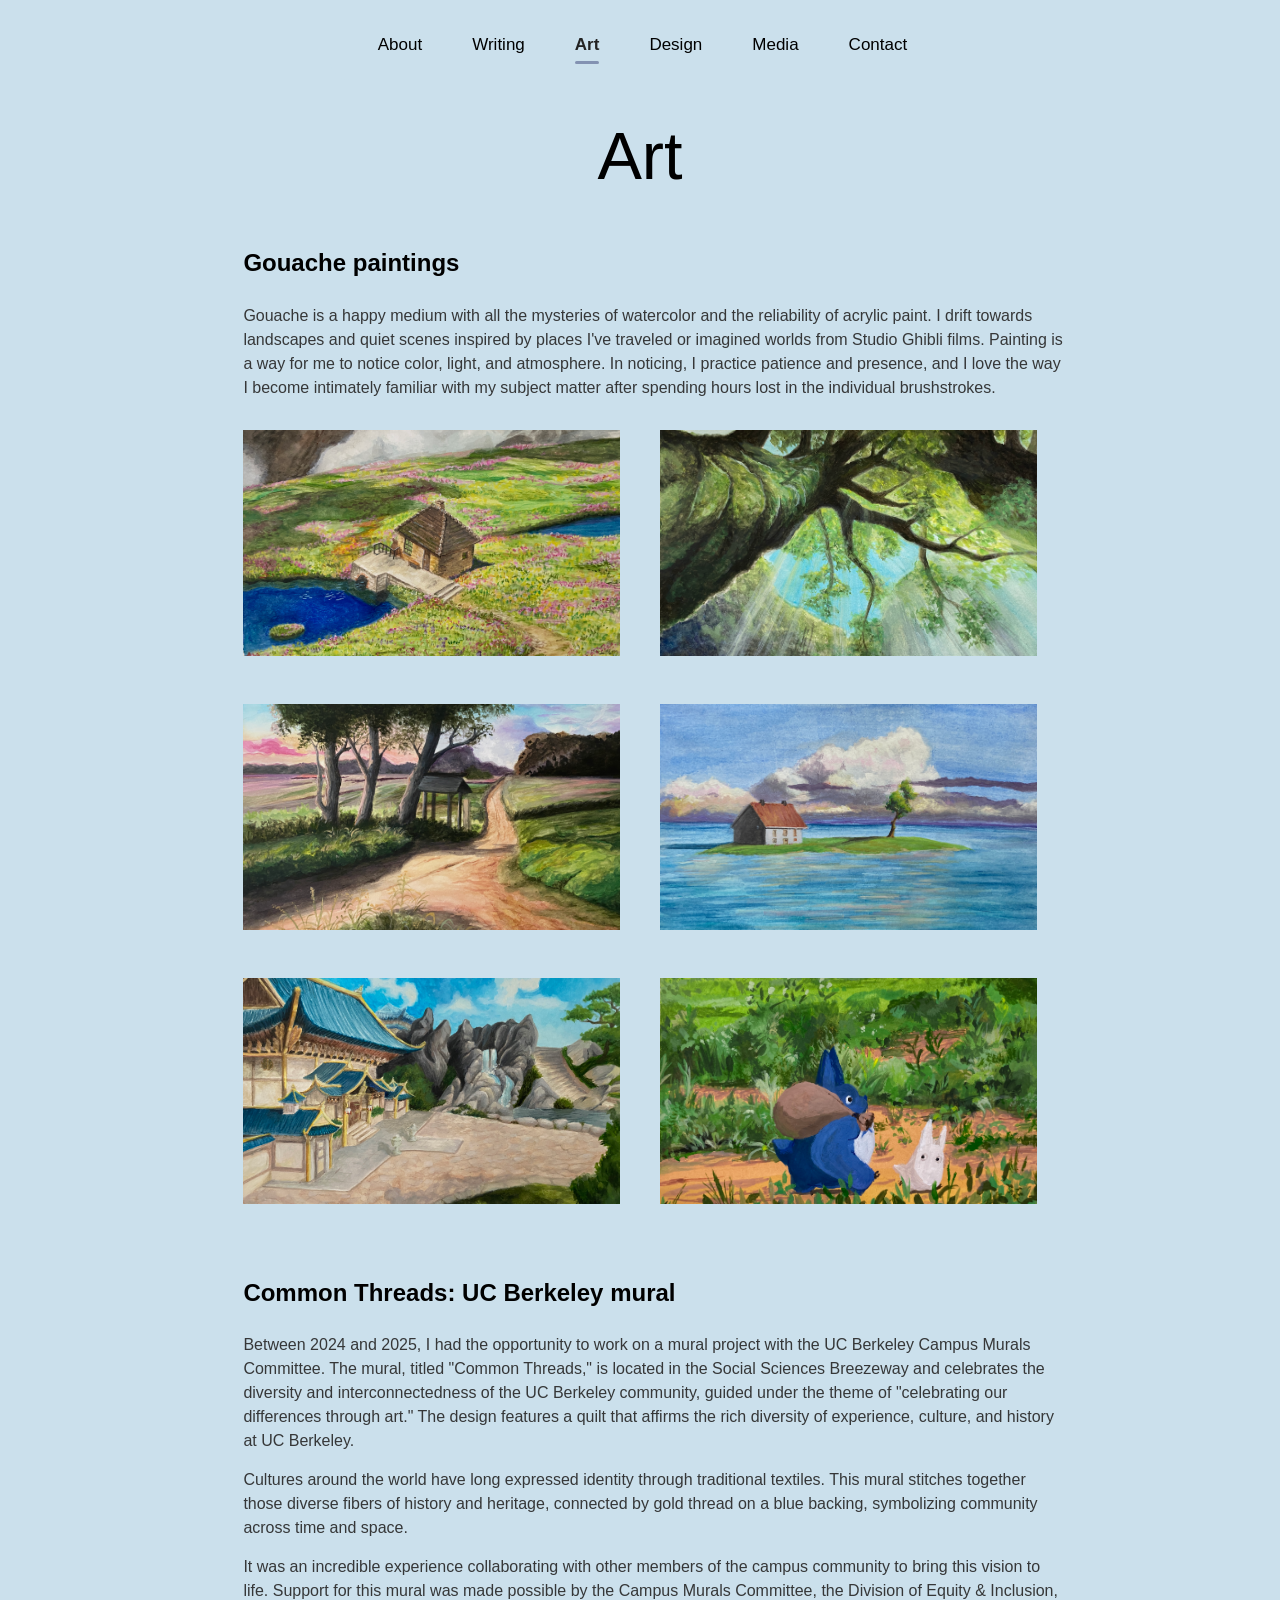
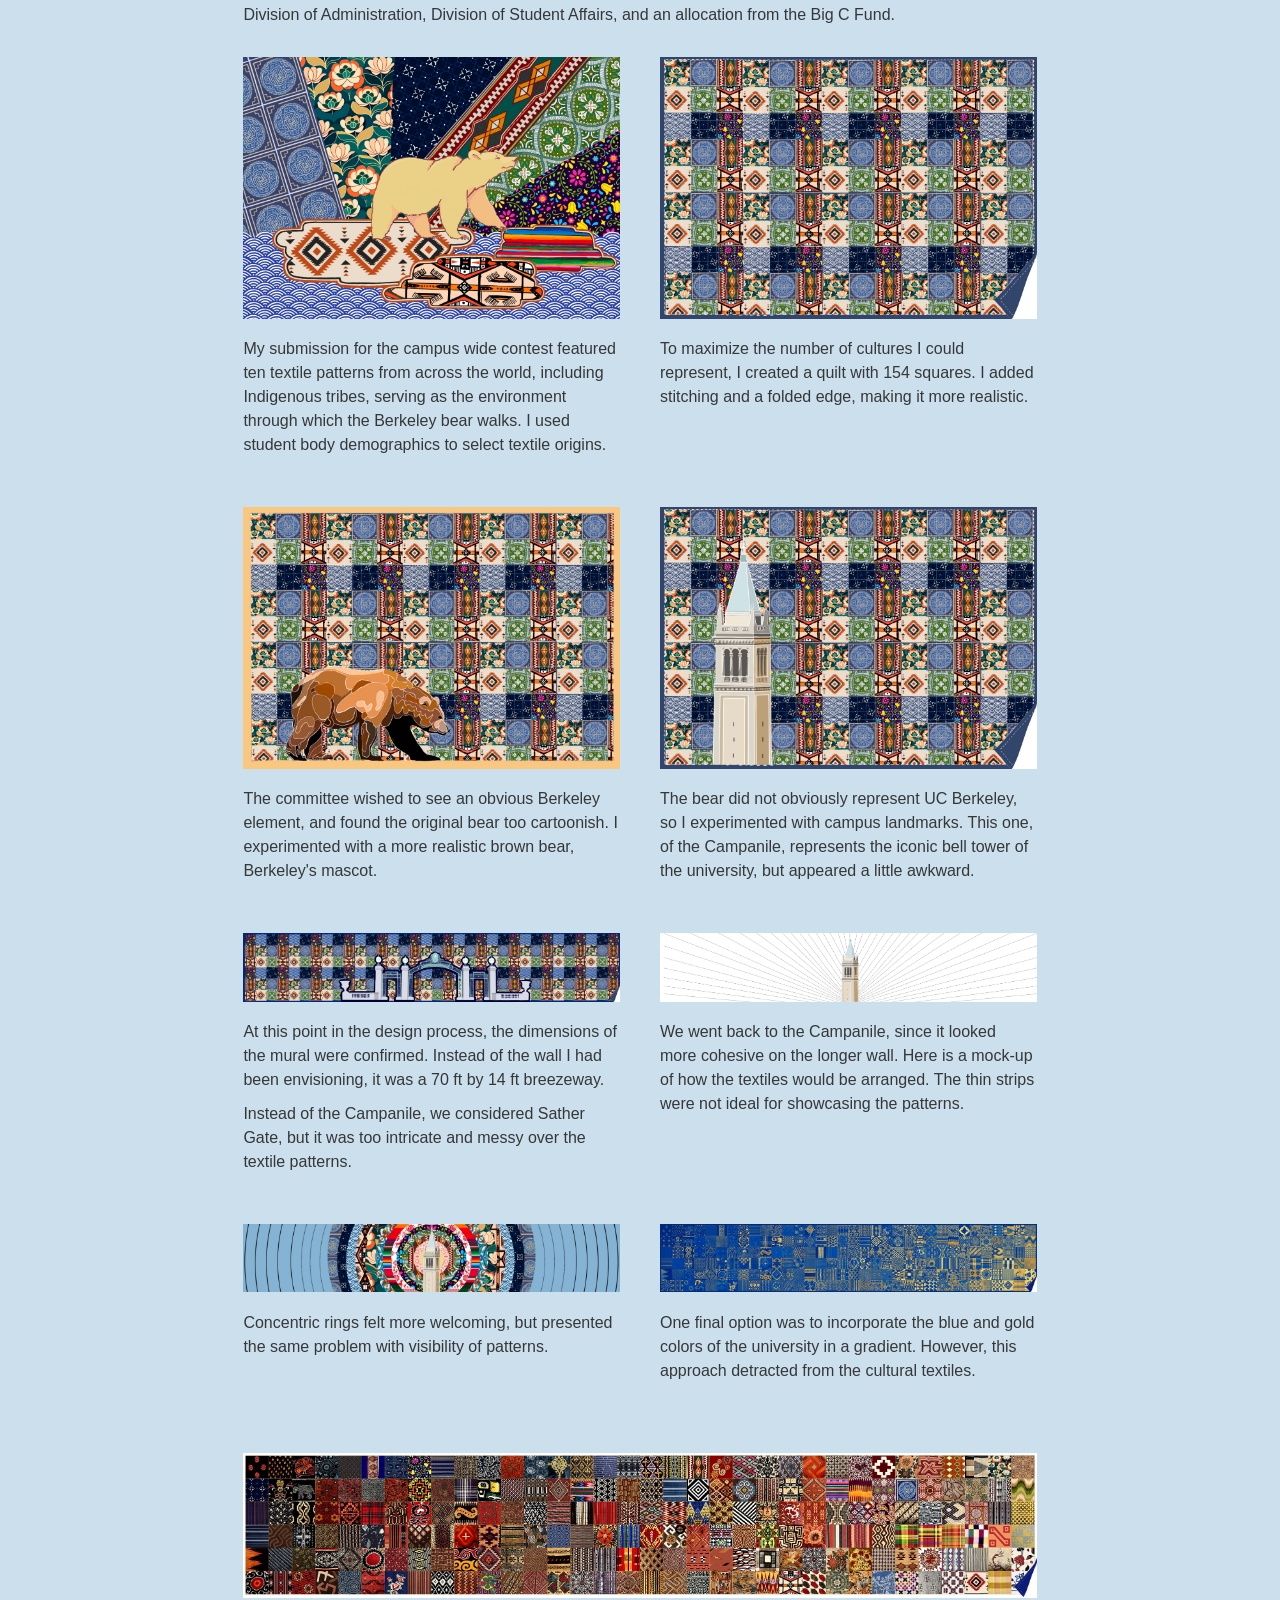
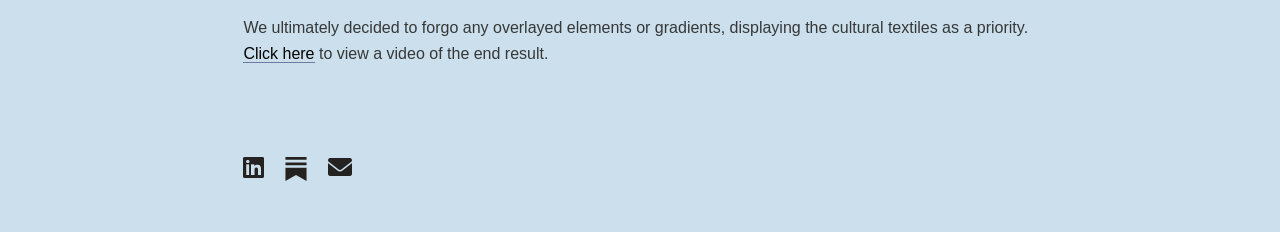
==== art.html @ d20c464f "create media page, replace resume nav link with link to download" ====
<!DOCTYPE html>
<html>
    <head>
        <title>Art</title>
        <link rel="stylesheet" href="./styles.css"> 
        <link rel="stylesheet" href="https://cdnjs.cloudflare.com/ajax/libs/font-awesome/6.0.0-beta3/css/all.min.css">
        <script src="./main.js"></script>

    </head>
    <body class="art-pg">
        <div class="container">
            <nav>
                <div class="menu-container">
                <ul class="menu" >
                    <li><a href="./index.html">About</a></li>
                    <li><a href="./writing.html">Writing</a></li>
                    <li><a href="./art.html" class="active">Art</a></li>
                    <li><a href="./design.html">Design</a></li>
                    <li><a href="./media.html">Media</a></li>
                    <li><a href="./contact.html">Contact</a></li>
                </ul>
                </div>
            </nav>
        <h1>Art</h1>
        <h2>Gouache paintings</h2>
        <p>Gouache is a happy medium with all the mysteries of watercolor and the reliability of acrylic paint. I drift towards landscapes and quiet scenes inspired by places I've traveled or imagined worlds from Studio Ghibli films. Painting is a way for me to notice color, light, and atmosphere. In noticing, I practice patience and presence, and I love the way I become intimately familiar with my subject matter after spending hours lost in the individual brushstrokes.
        </p>
        <div class="image-grid">
            <div class="grid-item">
                <img src="./art/paintings/hmc_house.jpg" alt="Howl's Moving Castle house">
            </div>
            <div class="grid-item">
                <img src="./art/paintings/pm_komorebi.jpg" alt="Princess Mononoke komorebi">
            </div>
            <div class="grid-item">
                <img src="./art/paintings/ttr_trail.jpg" alt="Totoro nature path">
            </div>
            <div class="grid-item">
                <img src="./art/paintings/sa_house.jpg" alt="Spirited Away house">
            </div>
            <div class="grid-item">
                <img src="./art/paintings/lok_airtemple.jpg" alt="Legend of Korra air temple">
            </div>
            <div class="grid-item">
                <img src="./art/paintings/ttr_acorn.jpg" alt="Totoro mini totoro">
            </div>
            <!-- <div class="grid-item">
                <img src="./art/paintings/sa_sixthst.jpg" alt="Spirited Away Sixth Station">
            </div>
            <div class="grid-item">
                <img src="./art/paintings/durdle.jpg" alt="Durdle Door, UK">
            </div> -->
          </div>
        <h2>Common Threads: UC Berkeley mural</h2>
        <p>
            Between 2024 and 2025, I had the opportunity to work on a mural project with the UC Berkeley Campus Murals Committee. The mural, titled "Common Threads," is located in the Social Sciences Breezeway and celebrates the diversity and interconnectedness of the UC Berkeley community, guided under the theme of "celebrating our differences through art."
            The design features a quilt that affirms the rich diversity of experience, culture, and history at UC Berkeley.
        </p>
        <p>
            Cultures around the world have long expressed identity through traditional textiles. This mural stitches together those diverse fibers of history and heritage, connected by gold thread on a blue backing, symbolizing community across time and space.
        </p>
        <p>
             It was an incredible experience collaborating with other members of the campus community to bring this vision to life. Support for this mural was made possible by the Campus Murals Committee, the Division of Equity & Inclusion, Division of Administration, Division of Student Affairs, and an allocation from the Big C Fund.
        </p>
        <div class="image-grid">
            <div class="grid-item">
                <img src="./art/mural-imgs/Initial.jpg" alt="Common Threads mural contest submission">
                <p>My submission for the campus wide contest featured ten textile patterns from across the world, including Indigenous tribes, serving as the environment through which the Berkeley bear walks. I used student body demographics to select textile origins.</p>
            </div>
            <div class="grid-item">
                <img src="./art/mural-imgs/Small_Quilt.jpg" alt="Common Threads mural small quilt">
                <p>To maximize the number of cultures I could represent, I created a quilt with 154 squares. I added stitching and a folded edge, making it more realistic.</p>
            </div>
            <div class="grid-item">
                <img src="./art/mural-imgs/Small_Geometric_Bear.jpg" alt="Common Threads mural small geometric bear design">
                <p>The committee wished to see an obvious Berkeley element, and found the original bear too cartoonish. I experimented with a more realistic brown bear, Berkeley's mascot.</p>
            </div>
            <div class="grid-item">
                <img src="./art/mural-imgs/Small_Campanile.jpg" alt="Common Threads mural small Campanile design">
                <p>The bear did not obviously represent UC Berkeley, so I experimented with campus landmarks. This one, of the Campanile, represents the iconic bell tower of the university, but appeared a little awkward.</p>
            </div>
            <div class="grid-item">
                <img src="./art/mural-imgs/Long_Quilt_Sather_Gate.jpg" alt="Common Threads mural Sather Gate proposal">
                    <p>At this point in the design process, the dimensions of the mural were confirmed. Instead of the wall I had been envisioning, it was a 70 ft by 14 ft breezeway.</p>
                    <p>Instead of the Campanile, we considered Sather Gate, but it was too intricate and messy over the textile patterns.</p>
            </div>
            <div class="grid-item">
                <img src="./art/mural-imgs/Long_Rays.jpg" alt="Common Threads rays behind Campanile sketch">
                <p>We went back to the Campanile, since it looked more cohesive on the longer wall. Here is a mock-up of how the textiles would be arranged. The thin strips were not ideal for showcasing the patterns.</p>
            </div>
            <div class="grid-item">
                <img src="./art/mural-imgs/Campanile_Rays.jpg" alt="Common Threads concentric rings behind Campanile design">
                <p>Concentric rings felt more welcoming, but presented the same problem with visibility of patterns.</p>
            </div>
            <div class="grid-item">
                <img src="./art/mural-imgs/Final_Gradient.jpg" alt="Common Threads final mural design with gradient">
                <p>One final option was to incorporate the blue and gold colors of the university in a gradient. However, this approach detracted from the cultural textiles.</p>
            </div>
        </div>
        <div class="image-grid" style="grid-template-columns:auto">
            <div class="grid-item">
                <img src="./art/mural-imgs/Final.jpg" alt="Common Threads final mural design">
                <p style="justify-self:left">We ultimately decided to forgo any overlayed elements or gradients, displaying the cultural textiles as a priority.
                <a href="https://drive.google.com/file/d/1tWriDBlMuKJJgLr7FQDJbH5zszKQ7ZoC/view?usp=sharing" target="_blank" rel="noopener noreferrer">Click here</a> to view a video of the end result.</p>
            </div>
        </div>
        </div>
        <footer>
            <div class="social-icons">
                <a href="https://linkedin.com/in/andie-liu" target="_blank" rel="noopener noreferrer">
                    <i class="fab fa-linkedin"></i>
                </a>
                <a href="https://andieliu.substack.com/" target="_blank" rel="noopener noreferrer">
                    <svg xmlns="http://www.w3.org/2000/svg" viewBox="0 0 24 24" width="24" height="24" style="vertical-align:text-bottom; fill:rgb(37,34,34); transition: fill 0.2s; margin-right: 10px; margin-left:10px">
                        <path d="M22.539 8.242H1.46V5.406h21.08v2.836zM1.46 10.812V24L12 18.11 22.54 24V10.812H1.46zM22.54 0H1.46v2.836h21.08V0z"/>
                    </svg>
                </a>
                <a href="/cdn-cgi/l/email-protection#91f0fff5f8f4fdf8e4d1f3f4e3faf4fdf4e8bff4f5e4">
                    <i class="fas fa-envelope"></i>
                </a>
---- styles.css ----
html {
    scroll-behavior: smooth;
}
body, h1, h2, h3, p, ul, li, a {
    margin: 0;
    padding: 0;
    font-family: -apple-system, BlinkMacSystemFont, "Helvetica Neue", Helvetica, Arial, sans-serif;
    text-decoration: none;
    line-height: 1.7;
    margin-bottom: 14px;
}
body {
    background-color:#cbe0ec;
    transition: background-color 0.9s ease;
}
h1 {
    font-family: -apple-system, BlinkMacSystemFont, "Helvetica Neue", Helvetica, Arial, sans-serif;
    margin:55px 0px 0px 15px;
    font-size: 50pt;
    font-weight:400;
}
ul {
    list-style-type: none;
}
section {
    margin: 0px ;
}
a {
  color: #000000;
  text-decoration: none;
  border-bottom: 1px solid #6e7ba1;
  transition: border-color 0.2s ease, opacity 0.2s ease;
}

a:hover {
  border-bottom-color:  rgba(110, 123, 161, 0.6);
  opacity: 0.9;
}

p, li {
    color: rgba(43, 43, 43, 0.934);
    line-height:1.5;
}


/* MENU STYLE */
nav {
    z-index: 100;
    display: flex;
    justify-content: center;
    position: fixed;
    left: 0;
    top: 0;
    width: 100vw;
}
.menu-container {
    opacity: 0;
    transition: opacity 1s ease, transform 0.4s cubic-bezier(0.4,0,0.2,1), background-color 0.9s ease;
    /* Tab shape: flat top, rounded bottom corners only */
    border-radius: 0 0 20px 20px;
    padding: 20px 10px 0 10px; /* top padding creates the visual offset */
    width: 600px;
    align-self: flex-start;
    will-change: transform, opacity;
    background-color: #cbe0ec; /* matches default body bg; kept in sync by JS */
}
.menu-container-dark {
    backdrop-filter: blur(10px);
    -webkit-backdrop-filter: blur(10px);
    box-shadow: 0 4px 16px rgba(0, 0, 0, 0.1);
}
/* Hide menu when scrolling down */
.menu-hidden {
    opacity: 0;
    pointer-events: none;
    transform: translateY(-100px);
}
.menu {
    height: 60px;
    display: flex;
    flex-direction: row;
    justify-content: center;
    align-items: center;
    padding: 0;
    text-align: center;
    width: 100%;
    margin: 0 auto;
}
.menu li {
    display: inline; /* Display list items horizontally */
    margin: 15px 25px 15px 25px; /* Add spacing between menu items */
    font-size:17px;
}

.menu li:last-child {
    margin-right: 20px; /* Remove margin from the last item */
}
  
/* Animated underline for menu items */
.menu a {
    position: relative;
    text-decoration: none;
    color: black;
    font-weight: 400;
    padding: 15px 0 10px 0;
    border: none;
    background: none;
    transition: color 0.2s;
    text-align: center;
    border-radius: 50px;
    display: inline-block;
}
.menu a::after {
    content: '';
    display: block;
    position: absolute;
    left: 0;
    bottom: 6px;
    width: 100%;
    height: 3px;
    background: #6e7ba1c5;
    border-radius: 2px;
    transform: scaleX(0);
    transform-origin: left;
    transition: transform 0.28s cubic-bezier(.4,0,.2,1);
    pointer-events: none;
}
.menu a:hover::after,
.menu .active a::after,
.menu a.active::after {
    transform: scaleX(1);
}
.menu .active a,
.menu a.active {
    color: #222;
    font-weight: 600;
}
footer {
    /* Default (non-About pages): scrolls naturally at end of content */
    position: static;
    padding: 40px 0 0 20px;
    box-sizing: border-box;
    width: 66.66vw;
    justify-self: center;
    margin: 0 auto;
}

/* About page only: footer fixed to bottom of screen */
.home-pg footer {
    position: fixed;
    left: 0;
    bottom: 0;
    width: 100vw;
    height: auto;
    padding: 10px 0 0 110px;
    z-index: 200;
    transition: background-color 0.9s ease;
    background-color: #cbe0ec; /* kept in sync with body bg by JS */
    box-sizing: border-box;
}
/* Style the social icons */
.social-icons {
    display: flex;
    font-size: 24px; /* Adjust the font size to make the icons bigger */
    margin-bottom:30px;
  }
  /* Style individual icons */
  .social-icons a i {
    color: rgb(37, 34, 34);
    margin: 0 10px; /* Add spacing between icons */
  }
  .social-icons a {
    border-bottom: none;
}
  /* Change the color of icons on hover */
  .social-icons a:hover i {
    color: rgba(80, 80, 80, 0.796);
}
.social-icons a:hover svg {
    fill: rgba(80, 80, 80, 0.796);
}

  
/* ABOUT PAGE (ON LEFT HAND SIDE) */
.about {
    line-height: 1.4;
    margin:5px 0px 0px 15px;
    display: flex;
    height: 100%;
}
.about p {
    margin-left:25px;
    line-height:1.5;
    max-width: 620px;
}
.about li {
    margin:5px 0px 0px 25px;
}
.section-link{
    font-size:15px;
    margin-left: 25px;
}
#exp-link{
    margin-top:35px;
}
.section-link a {
  color: #6e7ba1c5;
  text-decoration: none;
  border-bottom: 1px solid rgba(133, 155, 203, 0.3);
  transition: border-color 0.2s ease, opacity 0.2s ease;
}
a:hover {
  border-bottom-color: #6e7ba1c5;
  opacity: 0.9;
}
.active a {
    color: rgb(0, 0, 0);
}
.home-pg .container {
    margin:120px 80px 30px 80px;
}
.home-pg h1 {
    margin:55px 0px 0px 25px;
}
/* left hand side for about page: intro, bio */
.left-container {
        opacity: 0;
        transition: opacity 1s ease;
        width: 35%;
        height: 100vh;
        float: left;
        position: fixed;
        max-width: 40%;
        overflow-y: auto;
}

@media (max-width: 900px) {
    .left-container {
        position: relative;
        width: 100vw;
        max-width: 100vw;
        height: auto;
        float: none;
        overflow-y: auto;
    }
    .right-container {
        margin-left: 0;
        width: 100vw;
        position: relative;
        top: 0;
        height: auto;
        overflow-y: visible;
    }
    .container {
        flex-direction: column;
        margin: 120px 0 80px 0;
    }
    footer {
        width: 100vw;
        left: 0;
    }
}
.left-container h2 {
    margin:25px 0px 40px 25px;
    font-weight: 500;
}

/* right hand side for about page: experience, education, projects */
.right-container {
    opacity: 0;
    transition: opacity 1s ease;
    margin-left: 50%;
    width: 50%;
    /* Inset the container so it only occupies the middle band of the viewport,
       matching the visual top/bottom margins of the left container */
    position: sticky;
    top: 120px;
    height: calc(100vh - 200px); /* 100px breathing room top and bottom */
    overflow-y: scroll;
    overflow-x: visible;
    background: transparent;
    box-sizing: border-box;
    /* Mask the top and bottom of the container to create a fade effect as content scrolls in/out of view */
    mask-image: linear-gradient(
        to bottom,
        transparent 0px,
        black 40px,
        black calc(100% - 40px),
        transparent 100%
    );
    -webkit-mask-image: linear-gradient(
        to bottom,
        transparent 0px,
        black 40px,
        black calc(100% - 40px),
        transparent 100%
    );
}
html, body, .container, .right-container, .about {
    scrollbar-width: none !important;
}
html::-webkit-scrollbar, body::-webkit-scrollbar, .container::-webkit-scrollbar, .right-container::-webkit-scrollbar, .about::-webkit-scrollbar {
    display: none !important;
}
.about .right-container h2 {
    margin-left: 0;
    font-weight: 500;
    margin-top: 200px;
    margin-bottom: 10px;
}
.right-container li {
    line-height: 1.4;
    margin-left:0px;
    margin-right: 145px;
}

/* resume item style */
.resume-box {
    margin: 12px 0px 12px 0px;
    padding: 8px 1px 8px 1px;
}
.resumeItemTitle {
    display: flex;
    justify-content: space-between;
    margin:0px;
}
.resumeOrg {
    text-align: left;
    margin-top:15px;
    margin-bottom:2.5px;
    font-weight:600;
}
.resumeTime {
    text-align: right;
    margin-top:18px;
    margin-bottom:2.5px;
    font-weight:400;
    font-size:15px;
}

/* ART PAGE */
/* grid layout */
.art-pg .container {
    width: 66.66vw;
    justify-self: center;
    margin: 0 auto;
}
.art-pg h1 {
    margin: 100px auto 0 auto;
    text-align: center;
}
.art-pg h2 {
    margin: 30px 0px 20px 30px;
}
.art-pg p {
    justify-self: center;
    text-wrap: pretty;
    margin:15px 0px 0px 30px;
}
.image-grid {
    display: grid;
    grid-template-columns: repeat(2, 1fr); /* Adjust the number of columns as needed */
    gap: 20px; /* Add spacing between grid items */
    padding: 20px; /* Add padding around the grid */
}
/* individual grid items */
.grid-item {
    text-align: left;
    padding: 10px;
}
/* images within grid items */
.grid-item img {
    max-width: 100%;
    height: auto;
  }
/* labels for the images */
.grid-item p {
    margin: 10px 0;
}

/* DESIGN PAGE */
.design-pg .container {
    width: 66.66vw;
    margin: 0 auto;
}

/* Portfolio container */
.design-container {
    transition: opacity 1s ease;
    min-height: 100vh;
    justify-self: center;
    padding: 120px 0 0 0;
    display: flex;
    flex-direction: column;
    align-items: stretch;
    box-sizing: border-box;
    justify-content: flex-start;
}
.design-container h1 {
    margin:0 auto 30px auto;
    text-align: center;
}
.design-container h2 {
    font-weight: 500;
    margin:50px auto 0 auto;
    text-align: center;
}
.design-container p {
    margin: 15px 0px 15px 0px;
}

/* Round PDF navigation buttons for multipage designs */
.pdf-controls button, .round-btn {
    margin: 0 10px;
    padding: 10px 12px;
    border-radius: 50px;
    border: none;
    color: #222;
    background-color: transparent;
    font-size: 1.1em;
    font-weight: 500;
    cursor: pointer;
}
.pdf-controls button:hover, .round-btn:hover {
    color: #000;
    background-color: rgba(255, 255, 255, 0.7);
    box-shadow: 0 2px 8px rgba(120,120,120,0.08);
    transform: translateY(-2px) scale(1.04);
}


/* CONTACT PAGE */
form {
    display:flex;
    flex-direction:column;
    justify-content: center;
    align-items:left;
    margin:0;
    padding:0;
    margin-top:15px;
    margin-right:480px;
}
input, textarea {
    margin:5px 0px 10px 0px;
    padding:10px;
    border-radius: 5px;
    border: 1px solid #ccc;
}
input[type=submit]:hover {
    background-color:rgba(246, 253, 238, 0.962);
}
#contact-content, .contact-pg .container, .contact-pg p, .contact-pg form {
    width: 66.66vw !important;
    max-width: 66.66vw !important;
    min-width: 0;
    box-sizing: border-box;
    margin-left: auto;
    margin-right: auto;
}
.contact-pg .container {
    margin: 150px auto;
}
.contact-pg h1 {
    margin: 0;
}
.contact-pg form {
    display: flex;
    flex-direction: column;
    align-items: flex-start;
}
.required {
    color: rgba(110, 123, 161, 0.6);
    font-size: 0.85em;
    font-weight: 400;
}
.contact-pg input[type="text"], .contact-pg input[type="email"] {
    width: 30vw !important;
    max-width: 30vw !important;
    min-width: 120px;
    box-sizing: border-box;
    font-size: 1.05em;
    /* Pastel blue-slate fill, bottom border only, no other borders */
    background-color: rgba(110, 123, 161, 0.10);
    border: none;
    border-bottom: 2px solid #6e7ba1c5;
    border-radius: 6px 6px 0 0;
    padding: 10px 12px;
    outline: none;
    transition: background-color 0.2s, border-color 0.2s;
}
.contact-pg input[type="text"]:focus, .contact-pg input[type="email"]:focus {
    background-color: rgba(110, 123, 161, 0.17);
    border-bottom-color: #6e7ba1;
}
.contact-pg textarea {
    resize: none;
    /* match the paragraph text width set by the container (66.66vw with padding) */
    width: 100% !important;
    max-width: 100% !important;
    box-sizing: border-box;
    font-size: 1.05em;
    background-color: rgba(110, 123, 161, 0.10);
    border: none;
    border-bottom: 2px solid #6e7ba1c5;
    border-radius: 6px 6px 0 0;
    padding: 14px 12px;
    outline: none;
    transition: background-color 0.2s, border-color 0.2s;
}
.contact-pg textarea:focus {
    background-color: rgba(110, 123, 161, 0.17);
    border-bottom-color: #6e7ba1;
}
.contact-pg input[type="submit"] {
    width: auto !important;
    min-width: 0;
    padding: 10px 24px;
    border-radius: 6px;
    border: 1.5px solid #6e7ba1c5;
    color: #3a4a6e;
    background-color: transparent;
    cursor: pointer;
    align-self: flex-start;
    box-sizing: border-box;
    font-size: 1em;
    font-weight: 500;
    transition: background-color 0.2s, border-color 0.2s, color 0.2s;
}
.contact-pg input[type="submit"]:hover {
    background-color: rgba(110, 123, 161, 0.13);
    border-color: #6e7ba1;
    color: #222;
}

/* ── WRITING PAGE ─────────────────────────────────────────────── */
.writing-pg .container {
    width: 66.66vw;
    margin: 0 auto;
}
.writing-container {
    padding: 100px 0 60px 0;
}
.writing-container h1 {
    margin: 0 0 0 0;
    text-align: center;
}
.writing-intro {
    /* max-width: 600px; */
    margin: 20px auto 20px auto;
    text-align: left;
    /* color: rgba(43,43,43,0.75); */
    font-size: 1.02em;
    line-height: 1.6;
}
.writing-intro a {
    color: inherit;
}

/* Article list: single column, generous vertical rhythm */
.articles-list {
    display: flex;
    flex-direction: column;
    gap: 0;
}

.article-card {
    border-top: 1px solid rgba(110,123,161,0.22);
    padding: 36px 0;
    transition: opacity 0.2s;
}
.article-card:last-child {
    border-bottom: 1px solid rgba(110,123,161,0.22);
}

/* The whole card is a link */
.article-link {
    display: flex;
    gap: 32px;
    align-items: flex-start;
    border: none;
    color: inherit;
    text-decoration: none;
}
.article-link:hover {
    border: none;
    opacity: 1;
}
.article-card:hover .article-img {
    transform: scale(1.025);
    box-shadow: 0 6px 24px rgba(110,123,161,0.18);
}
.article-card:hover .article-read-more {
    opacity: 1;
    letter-spacing: 0.04em;
}

/* Cover image */
.article-image-wrap {
    flex-shrink: 0;
    width: 200px;
    height: 140px;
    overflow: hidden;
    border-radius: 6px;
    background: rgba(110,123,161,0.10);
}
.article-img {
    width: 100%;
    height: 100%;
    object-fit: cover;
    display: block;
    transition: transform 0.4s cubic-bezier(0.4,0,0.2,1), box-shadow 0.4s ease;
}

/* Text block */
.article-text {
    flex: 1;
    display: flex;
    flex-direction: column;
    gap: 6px;
}
.article-headline {
    font-size: 1.25em;
    font-weight: 600;
    margin: 0;
    line-height: 1.3;
    color: #1a1a1a;
}
.article-deck {
    font-size: 1em;
    font-weight: 500;
    color: rgba(43,43,43,0.75);
    margin: 0;
    line-height: 1.45;
}
.article-blurb {
    font-size: 0.93em;
    color: rgba(43,43,43,0.6);
    margin: 4px 0 0 0;
    line-height: 1.5;
}
.article-read-more {
    margin-top: 12px;
    font-size: 0.88em;
    font-weight: 500;
    color: #6e7ba1;
    letter-spacing: 0.01em;
    opacity: 0.7;
    transition: opacity 0.2s, letter-spacing 0.2s;
    display: inline-block;
}

/* Responsive: stack image above text on narrow screens */
@media (max-width: 700px) {
    .article-link {
        flex-direction: column;
        gap: 16px;
    }
    .article-image-wrap {
        width: 100%;
        height: 180px;
    }
    .writing-pg .container {
        width: 90vw;
    }
}

/* ── MEDIA PAGE ───────────────────────────────────────────────── */
.media-pg .container {
    width: 66.66vw;
    margin: 0 auto;
}
.media-container {
    padding: 100px 0 80px 0;
    justify-self: center;
}
.media-container h1 {
    text-align: center;
    margin: 0 0 10px 0;
}

/* Section heading (Podcast / Video) */
.media-section {
    margin-top: 60px;
}
.media-section-title {
    font-size: 1em;
    font-weight: 500;
    letter-spacing: 0.08em;
    text-transform: uppercase;
    color: rgba(110,123,161,0.8);
    margin: 0 0 4px 0;
    padding-bottom: 10px;
    border-bottom: 1px solid rgba(110,123,161,0.18);
}

/* Each media item: context text on top, embed below */
.media-item {
    padding: 36px 0;
    border-bottom: 1px solid rgba(110,123,161,0.13);
    max-width: 680px;
}
.media-item:last-child {
    border-bottom: none;
}

.media-text {
    margin-bottom: 18px;
}
.media-title {
    font-size: 1.18em;
    font-weight: 600;
    margin: 0 0 6px 0;
    color: #1a1a1a;
    line-height: 1.3;
}
.media-context {
    font-size: 0.95em;
    color: rgba(43,43,43,0.65);
    line-height: 1.55;
    margin: 0;
    max-width: 640px;
}

/* Embed wrappers */
.media-embed {
    width: 100%;
}

/* 16:9 video wrapper */
.media-embed-video {
    position: relative;
    width: 100%;
    padding-bottom: 56.25%; /* 16:9 */
    height: 0;
    overflow: hidden;
    border-radius: 6px;
    background: rgba(110,123,161,0.08);
}
.media-embed-video iframe {
    position: absolute;
    top: 0;
    left: 0;
    width: 100%;
    height: 100%;
    border: none;
    border-radius: 6px;
}

/* SoundCloud embed tweak */
.media-embed iframe {
    border-radius: 6px;
    display: block;
}

@media (max-width: 700px) {
    .media-pg .container {
        width: 90vw;
    }
}
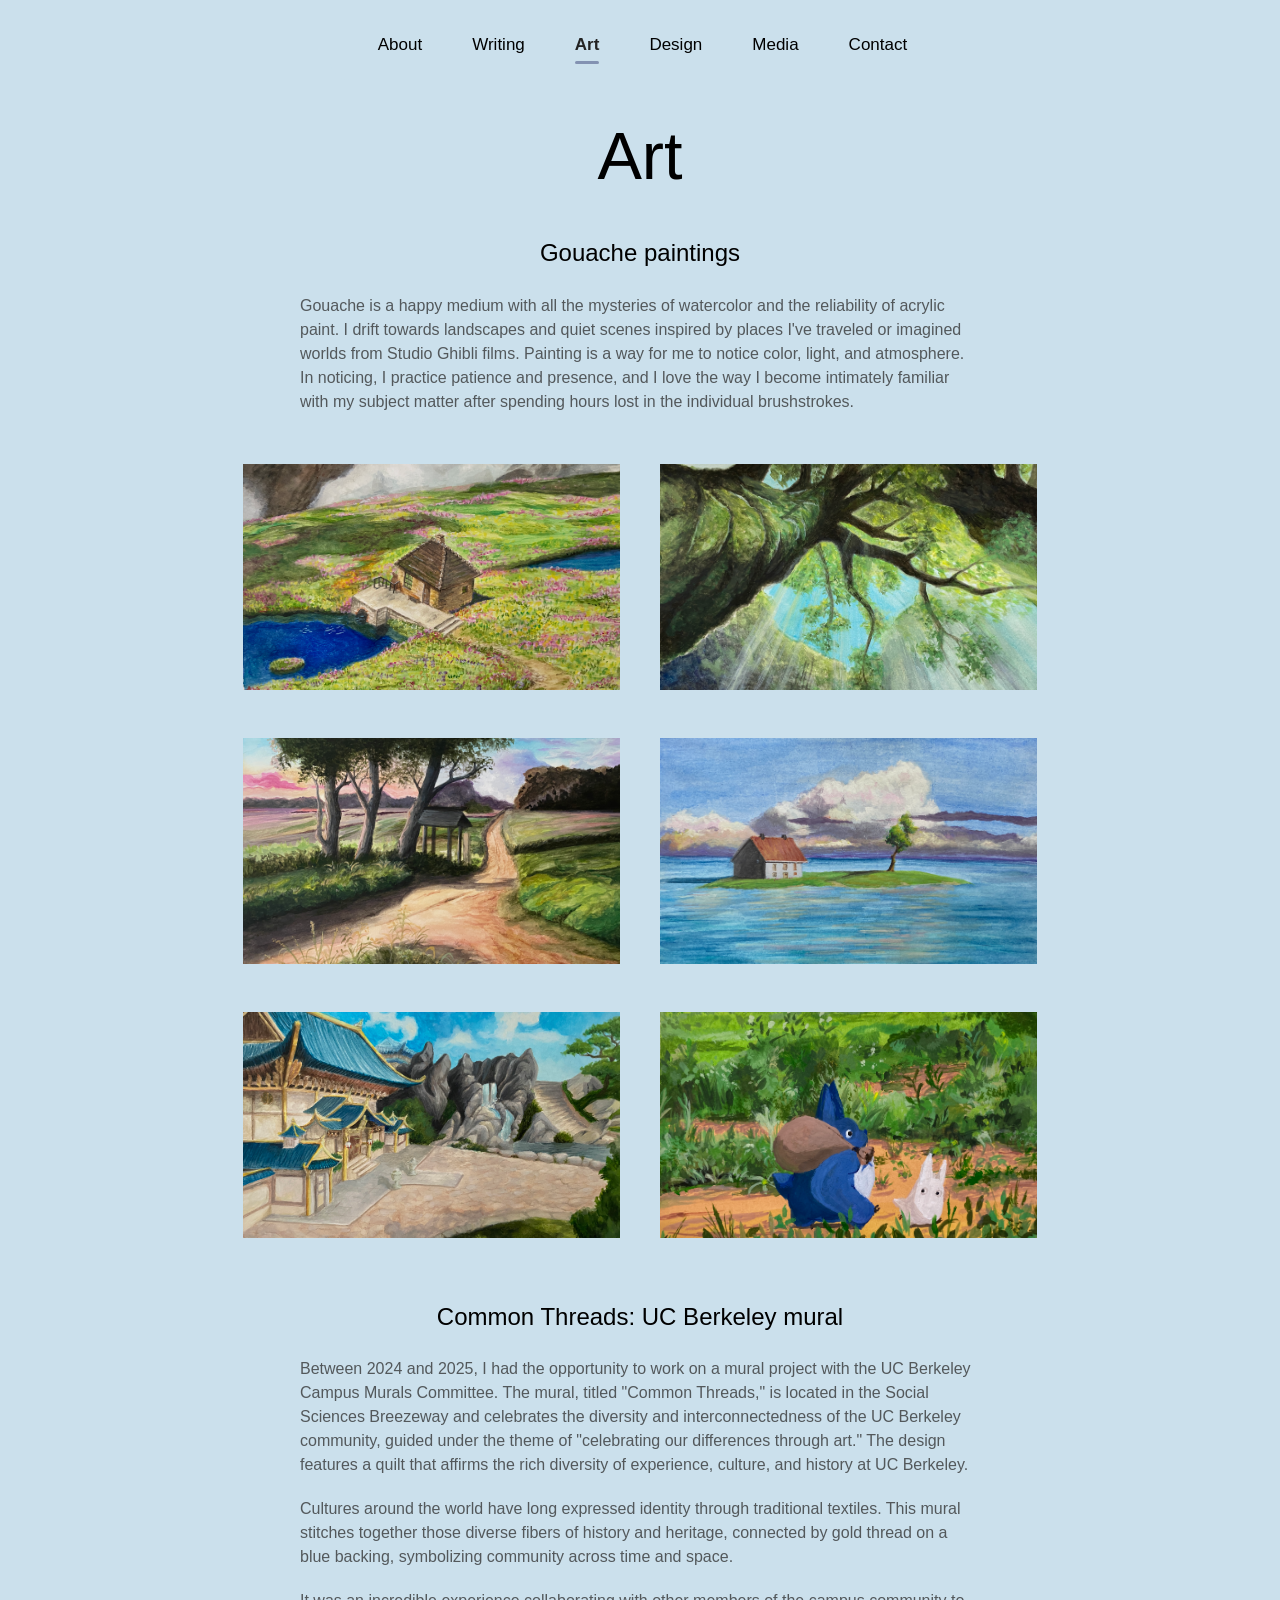
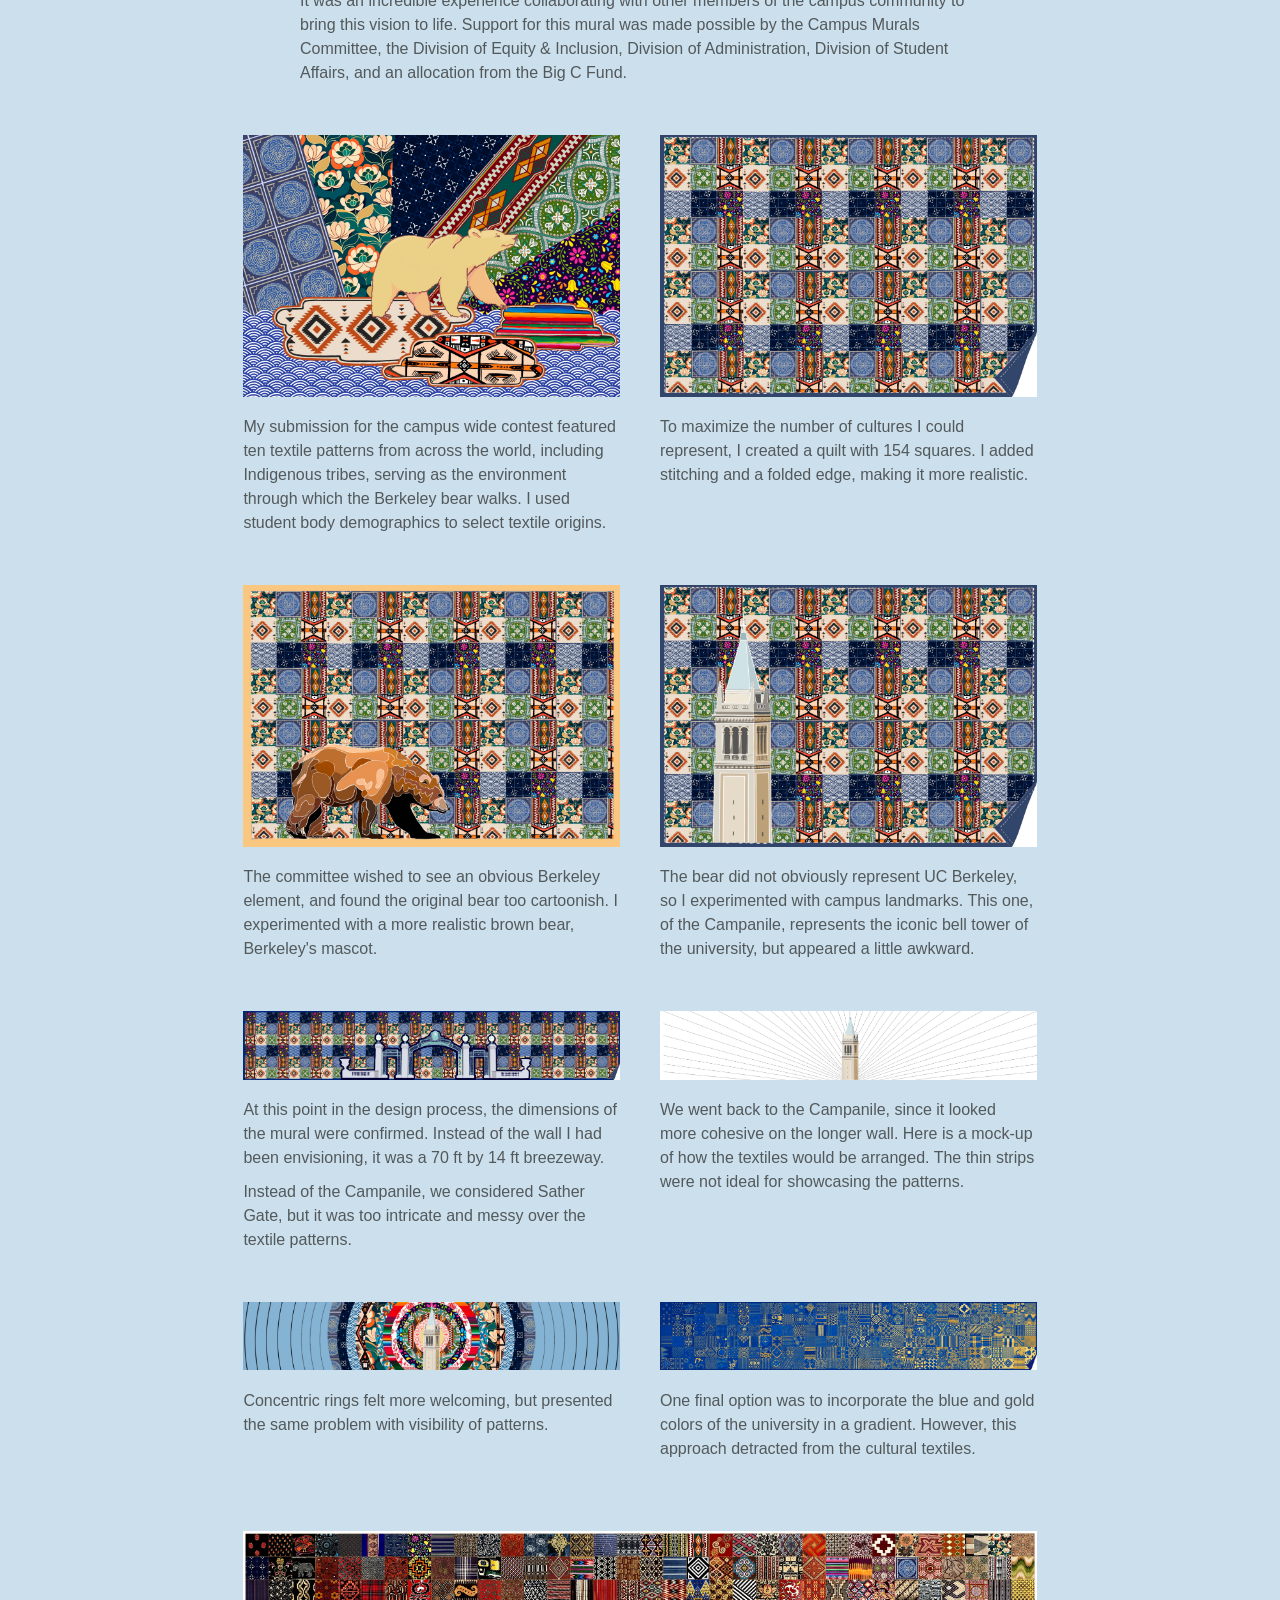
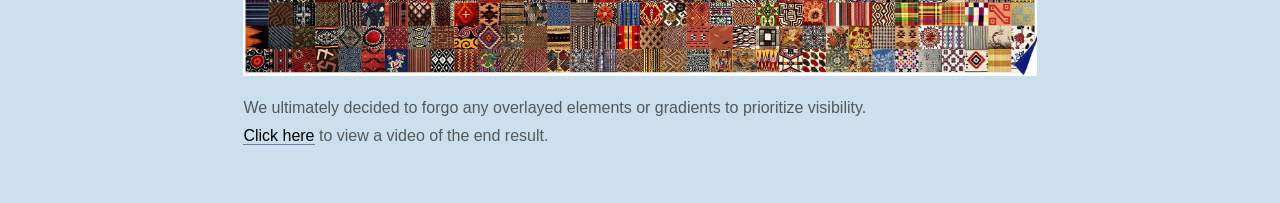
==== commit 34c7fcbd: "remove footer from non-home pages, ease on load" ====
--- a/art.html
+++ b/art.html
@@ -100,22 +100,11 @@
         <div class="image-grid" style="grid-template-columns:auto">
             <div class="grid-item">
                 <img src="./art/mural-imgs/Final.jpg" alt="Common Threads final mural design">
-                <p style="justify-self:left">We ultimately decided to forgo any overlayed elements or gradients, displaying the cultural textiles as a priority.
-                <a href="https://drive.google.com/file/d/1tWriDBlMuKJJgLr7FQDJbH5zszKQ7ZoC/view?usp=sharing" target="_blank" rel="noopener noreferrer">Click here</a> to view a video of the end result.</p>
+                <p style="justify-self:left">We ultimately decided to forgo any overlayed elements or gradients to prioritize visibility.
+                <a href="https://drive.google.com/file/d/1tWriDBlMuKJJgLr7FQDJbH5zszKQ7ZoC/view?usp=sharing" target="_blank" rel="noopener noreferrer"><br>Click here</a> to view a video of the end result.</p>
             </div>
         </div>
         </div>
-        <footer>
-            <div class="social-icons">
-                <a href="https://linkedin.com/in/andie-liu" target="_blank" rel="noopener noreferrer">
-                    <i class="fab fa-linkedin"></i>
-                </a>
-                <a href="https://andieliu.substack.com/" target="_blank" rel="noopener noreferrer">
-                    <svg xmlns="http://www.w3.org/2000/svg" viewBox="0 0 24 24" width="24" height="24" style="vertical-align:text-bottom; fill:rgb(37,34,34); transition: fill 0.2s; margin-right: 10px; margin-left:10px">
-                        <path d="M22.539 8.242H1.46V5.406h21.08v2.836zM1.46 10.812V24L12 18.11 22.54 24V10.812H1.46zM22.54 0H1.46v2.836h21.08V0z"/>
-                    </svg>
-                </a>
-                <a href="/cdn-cgi/l/email-protection#91f0fff5f8f4fdf8e4d1f3f4e3faf4fdf4e8bff4f5e4">
-                    <i class="fas fa-envelope"></i>
-                </a>
+    </body>
+</html>
             
--- a/styles.css
+++ b/styles.css
@@ -12,6 +12,12 @@
 body {
     background-color:#cbe0ec;
     transition: background-color 0.9s ease;
+    animation: pageFadeIn 0.4s ease forwards;
+}
+
+@keyframes pageFadeIn {
+    from { opacity: 0; }
+    to   { opacity: 1; }
 }
 h1 {
     font-family: -apple-system, BlinkMacSystemFont, "Helvetica Neue", Helvetica, Arial, sans-serif;
@@ -38,7 +44,7 @@
 }
 
 p, li {
-    color: rgba(43, 43, 43, 0.934);
+    color: rgba(43, 43, 43, 0.75);
     line-height:1.5;
 }
 
@@ -347,15 +353,19 @@
 }
 .art-pg h1 {
     margin: 100px auto 0 auto;
+    justify-self: center;
     text-align: center;
 }
 .art-pg h2 {
-    margin: 30px 0px 20px 30px;
+    font-weight: 500;
+    text-align: center;
+    margin: 20px auto 20px auto;
 }
 .art-pg p {
     justify-self: center;
     text-wrap: pretty;
-    margin:15px 0px 0px 30px;
+    margin: 20px auto 20px auto;
+    max-width: 680px;
 }
 .image-grid {
     display: grid;
@@ -406,7 +416,9 @@
     text-align: center;
 }
 .design-container p {
-    margin: 15px 0px 15px 0px;
+    max-width: 680px;
+    align-self: center;
+    margin: 20px auto 20px auto;
 }
 
 /* Round PDF navigation buttons for multipage designs */
@@ -545,12 +557,12 @@
     text-align: center;
 }
 .writing-intro {
-    /* max-width: 600px; */
     margin: 20px auto 20px auto;
     text-align: left;
     /* color: rgba(43,43,43,0.75); */
     font-size: 1.02em;
     line-height: 1.6;
+    max-width: 680px;
 }
 .writing-intro a {
     color: inherit;
@@ -561,6 +573,8 @@
     display: flex;
     flex-direction: column;
     gap: 0;
+    max-width: 680px;
+    margin: 0 auto;
 }
 
 .article-card {
@@ -672,6 +686,7 @@
 .media-container {
     padding: 100px 0 80px 0;
     justify-self: center;
+    align-items: center;
 }
 .media-container h1 {
     text-align: center;
@@ -680,7 +695,8 @@
 
 /* Section heading (Podcast / Video) */
 .media-section {
-    margin-top: 60px;
+    justify-self: center;
+    margin: 20px auto 20px auto;
 }
 .media-section-title {
     font-size: 1em;
@@ -695,6 +711,8 @@
 
 /* Each media item: context text on top, embed below */
 .media-item {
+    align-self: center;
+    margin: 20px auto 20px auto;
     padding: 36px 0;
     border-bottom: 1px solid rgba(110,123,161,0.13);
     max-width: 680px;
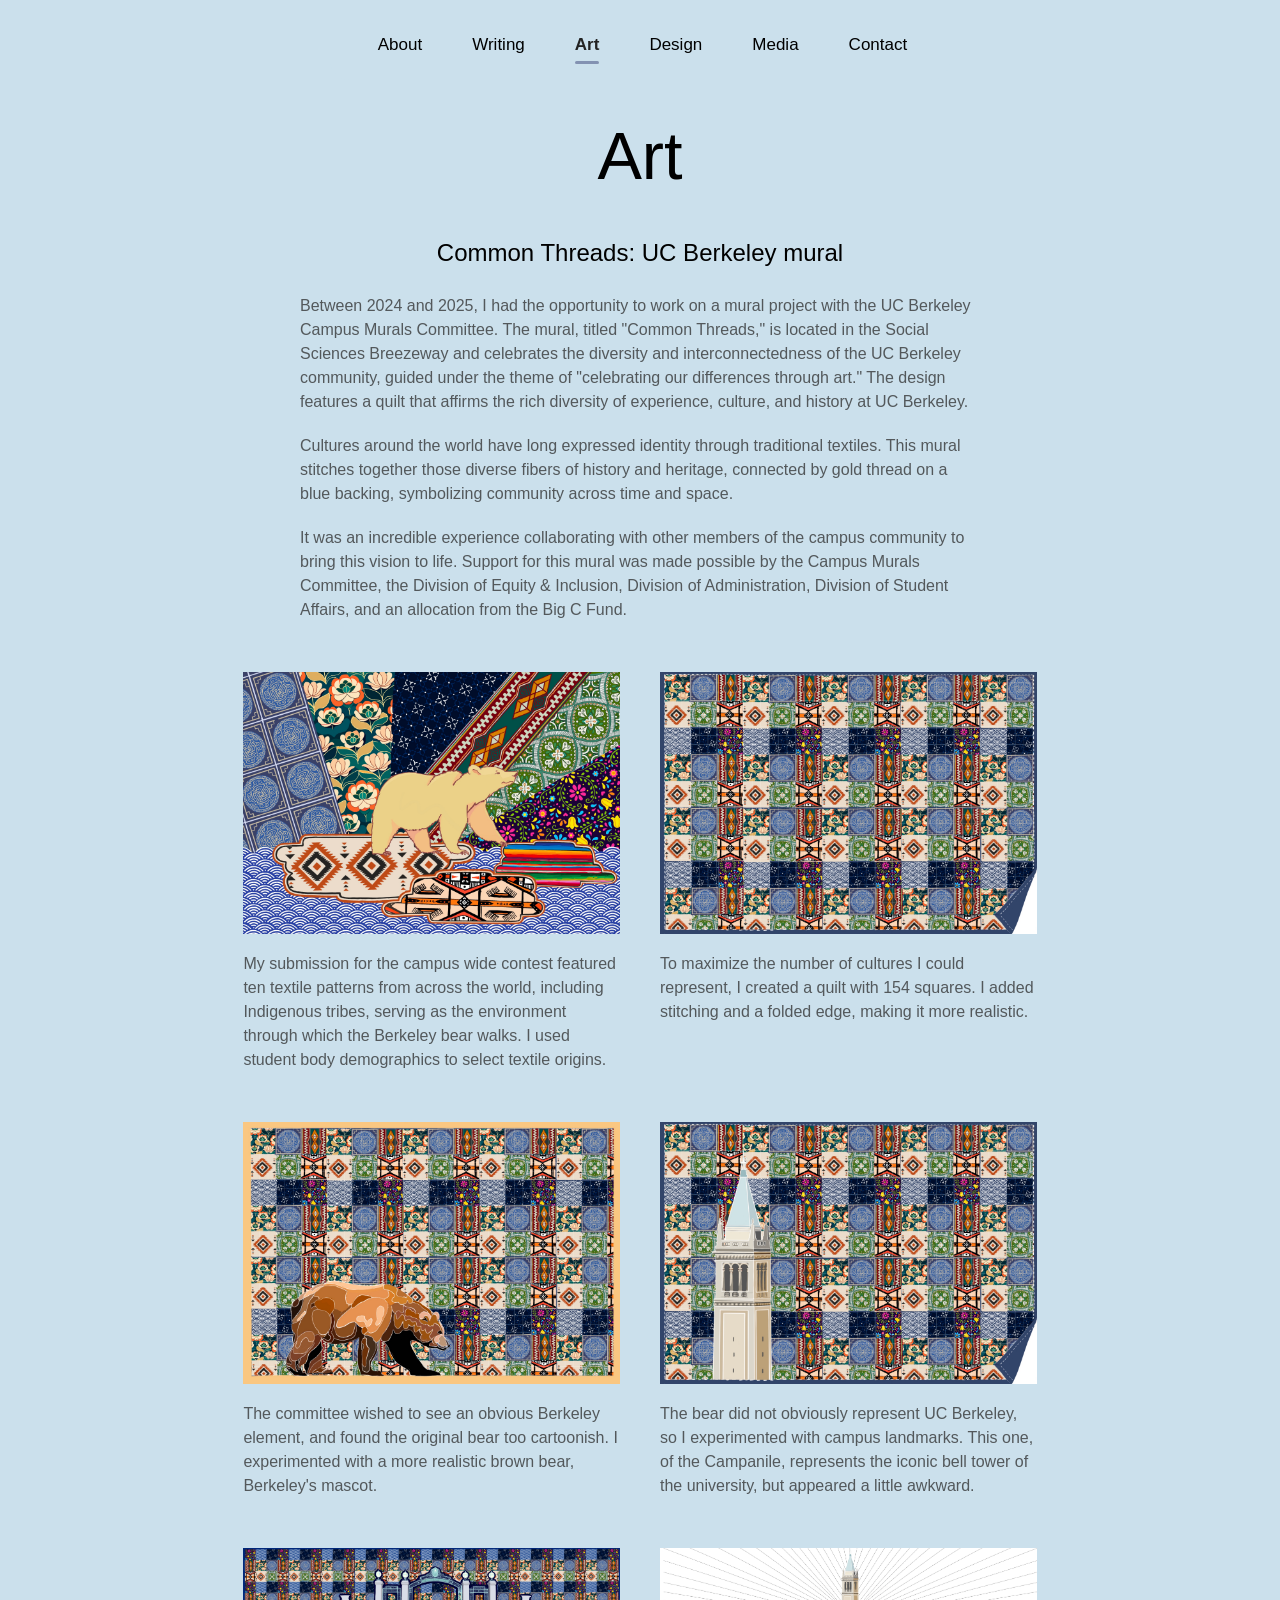
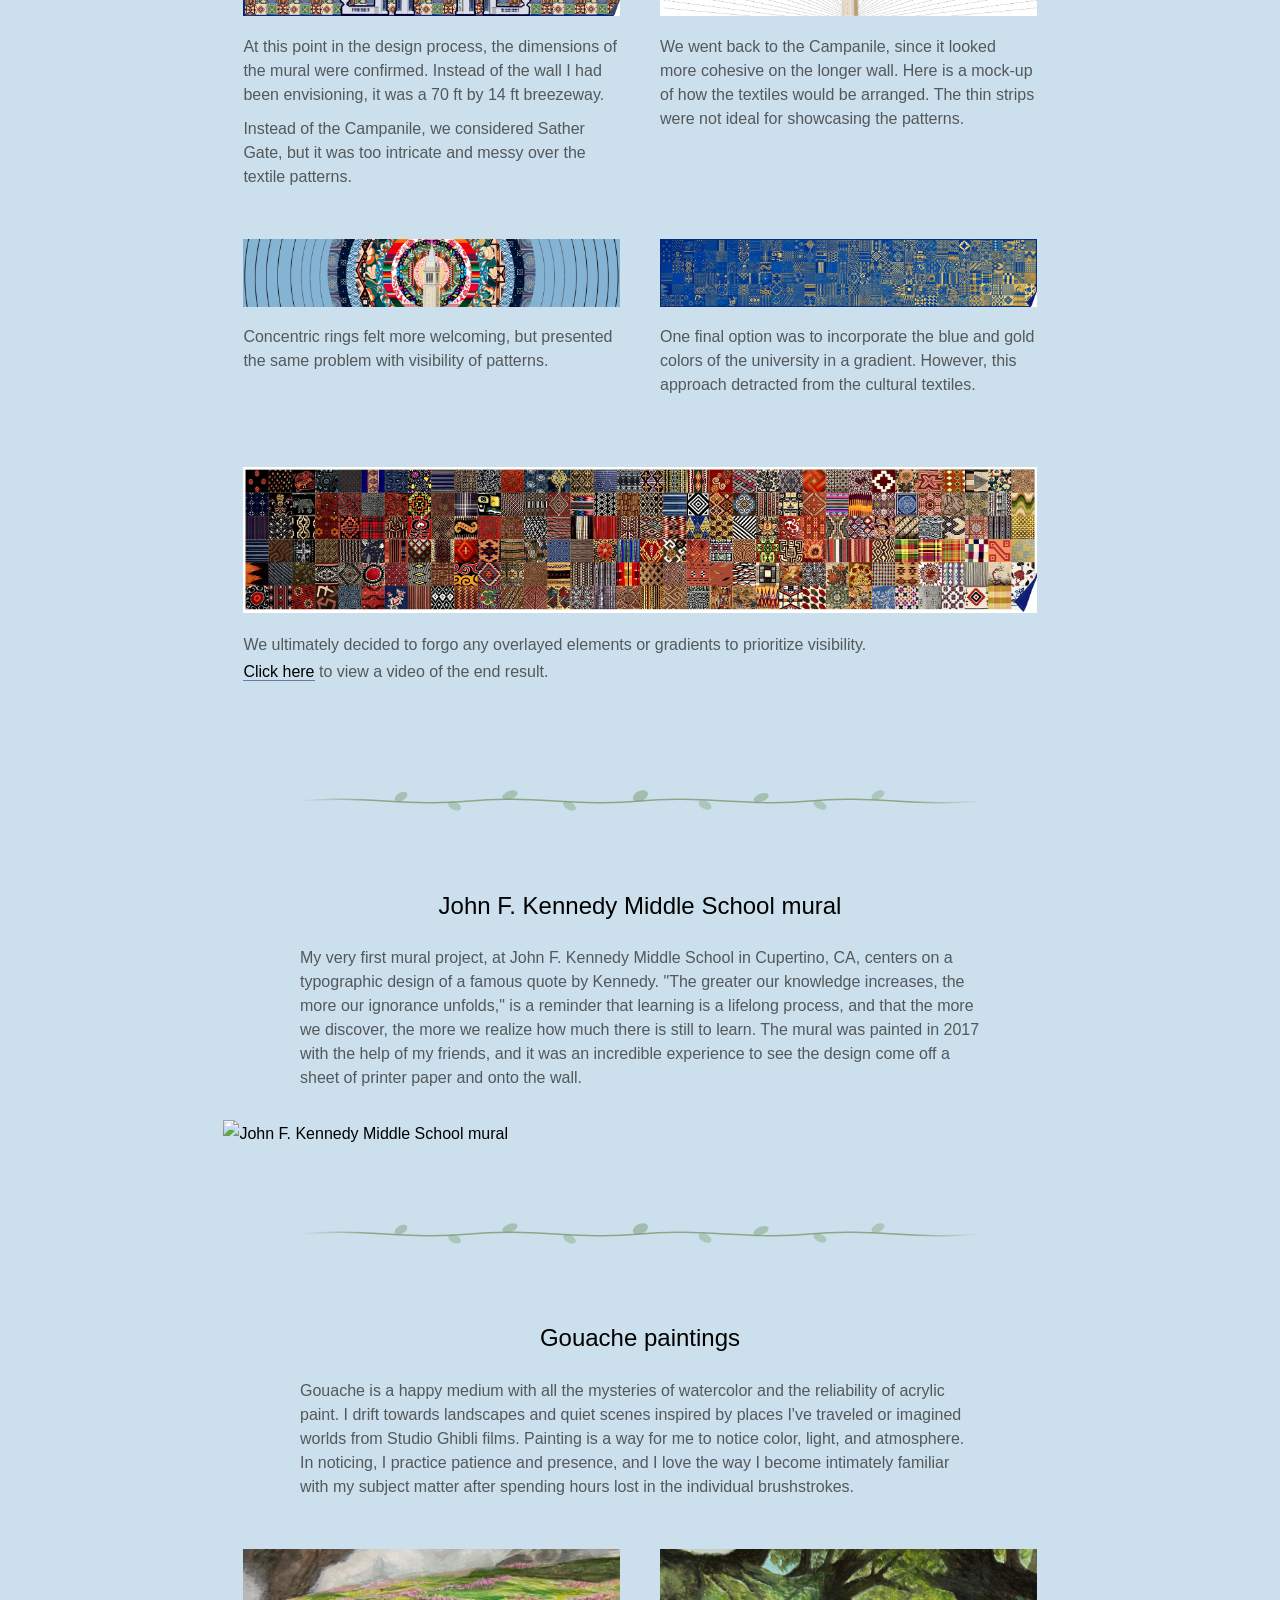
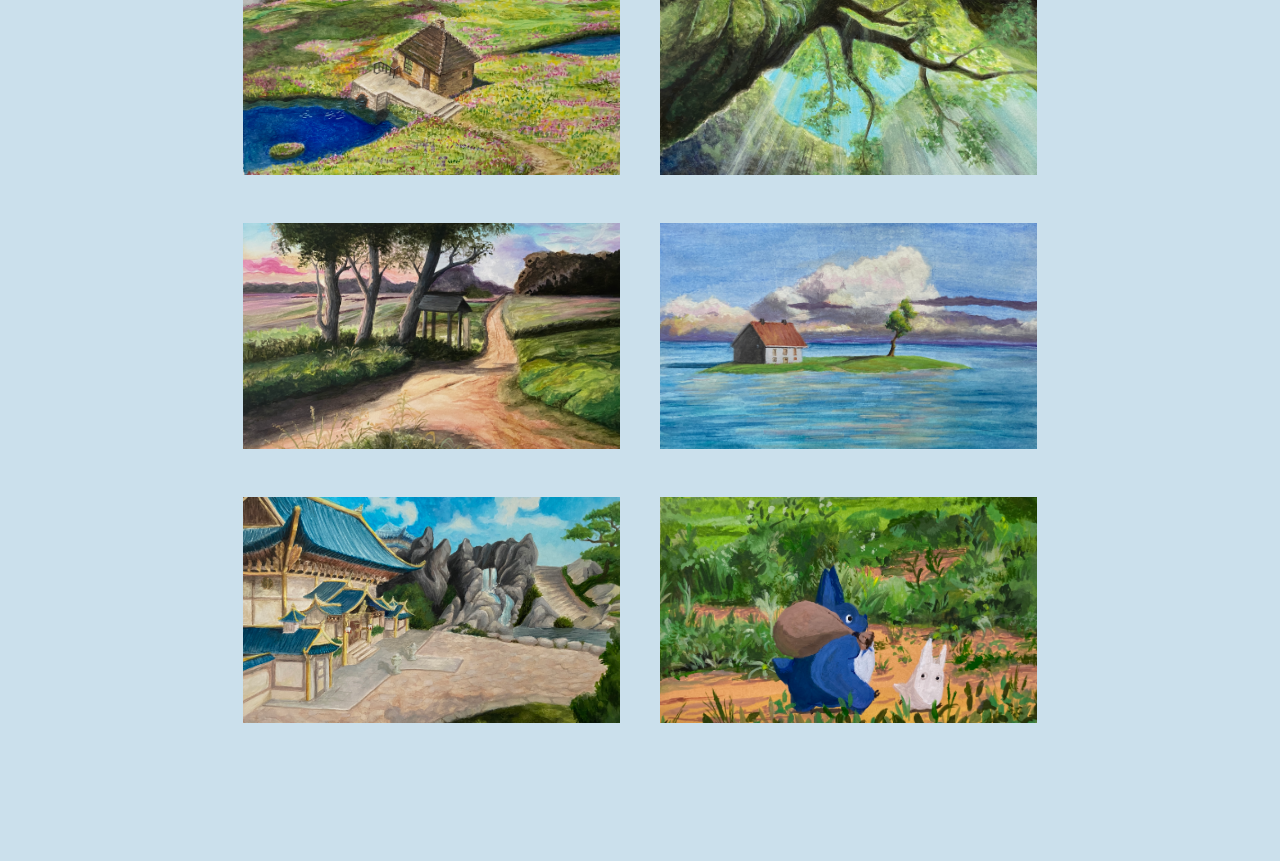
==== commit 72b15541: "formatting, add text dividers" ====
--- a/art.html
+++ b/art.html
@@ -1,17 +1,19 @@
 <!DOCTYPE html>
 <html>
-    <head>
-        <title>Art</title>
-        <link rel="stylesheet" href="./styles.css"> 
-        <link rel="stylesheet" href="https://cdnjs.cloudflare.com/ajax/libs/font-awesome/6.0.0-beta3/css/all.min.css">
-        <script src="./main.js"></script>
-
-    </head>
-    <body class="art-pg">
-        <div class="container">
-            <nav>
-                <div class="menu-container">
-                <ul class="menu" >
+
+<head>
+    <title>Art</title>
+    <link rel="stylesheet" href="./styles.css">
+    <link rel="stylesheet" href="https://cdnjs.cloudflare.com/ajax/libs/font-awesome/6.0.0-beta3/css/all.min.css">
+    <script src="./main.js"></script>
+
+</head>
+
+<body class="art-pg">
+    <div class="container">
+        <nav>
+            <div class="menu-container">
+                <ul class="menu">
                     <li><a href="./index.html">About</a></li>
                     <li><a href="./writing.html">Writing</a></li>
                     <li><a href="./art.html" class="active">Art</a></li>
@@ -19,13 +21,176 @@
                     <li><a href="./media.html">Media</a></li>
                     <li><a href="./contact.html">Contact</a></li>
                 </ul>
-                </div>
-            </nav>
+            </div>
+        </nav>
         <h1>Art</h1>
+        <h2>Common Threads: UC Berkeley mural</h2>
+        <p>
+            Between 2024 and 2025, I had the opportunity to work on a mural project with the UC Berkeley Campus Murals
+            Committee. The mural, titled "Common Threads," is located in the Social Sciences Breezeway and celebrates
+            the diversity and interconnectedness of the UC Berkeley community, guided under the theme of "celebrating
+            our differences through art."
+            The design features a quilt that affirms the rich diversity of experience, culture, and history at UC
+            Berkeley.
+        </p>
+        <p>
+            Cultures around the world have long expressed identity through traditional textiles. This mural stitches
+            together those diverse fibers of history and heritage, connected by gold thread on a blue backing,
+            symbolizing community across time and space.
+        </p>
+        <p>
+            It was an incredible experience collaborating with other members of the campus community to bring this
+            vision to life. Support for this mural was made possible by the Campus Murals Committee, the Division of
+            Equity & Inclusion, Division of Administration, Division of Student Affairs, and an allocation from the Big
+            C Fund.
+        </p>
+        <div class="image-grid">
+            <div class="grid-item">
+                <img src="./art/mural-imgs/Initial.jpg" alt="Common Threads mural contest submission">
+                <p>My submission for the campus wide contest featured ten textile patterns from across the world,
+                    including Indigenous tribes, serving as the environment through which the Berkeley bear walks. I
+                    used student body demographics to select textile origins.</p>
+            </div>
+            <div class="grid-item">
+                <img src="./art/mural-imgs/Small_Quilt.jpg" alt="Common Threads mural small quilt">
+                <p>To maximize the number of cultures I could represent, I created a quilt with 154 squares. I added
+                    stitching and a folded edge, making it more realistic.</p>
+            </div>
+            <div class="grid-item">
+                <img src="./art/mural-imgs/Small_Geometric_Bear.jpg"
+                    alt="Common Threads mural small geometric bear design">
+                <p>The committee wished to see an obvious Berkeley element, and found the original bear too cartoonish.
+                    I experimented with a more realistic brown bear, Berkeley's mascot.</p>
+            </div>
+            <div class="grid-item">
+                <img src="./art/mural-imgs/Small_Campanile.jpg" alt="Common Threads mural small Campanile design">
+                <p>The bear did not obviously represent UC Berkeley, so I experimented with campus landmarks. This one,
+                    of the Campanile, represents the iconic bell tower of the university, but appeared a little awkward.
+                </p>
+            </div>
+            <div class="grid-item">
+                <img src="./art/mural-imgs/Long_Quilt_Sather_Gate.jpg" alt="Common Threads mural Sather Gate proposal">
+                <p>At this point in the design process, the dimensions of the mural were confirmed. Instead of the wall
+                    I had been envisioning, it was a 70 ft by 14 ft breezeway.</p>
+                <p>Instead of the Campanile, we considered Sather Gate, but it was too intricate and messy over the
+                    textile patterns.</p>
+            </div>
+            <div class="grid-item">
+                <img src="./art/mural-imgs/Long_Rays.jpg" alt="Common Threads rays behind Campanile sketch">
+                <p>We went back to the Campanile, since it looked more cohesive on the longer wall. Here is a mock-up of
+                    how the textiles would be arranged. The thin strips were not ideal for showcasing the patterns.</p>
+            </div>
+            <div class="grid-item">
+                <img src="./art/mural-imgs/Campanile_Rays.jpg"
+                    alt="Common Threads concentric rings behind Campanile design">
+                <p>Concentric rings felt more welcoming, but presented the same problem with visibility of patterns.</p>
+            </div>
+            <div class="grid-item">
+                <img src="./art/mural-imgs/Final_Gradient.jpg" alt="Common Threads final mural design with gradient">
+                <p>One final option was to incorporate the blue and gold colors of the university in a gradient.
+                    However, this approach detracted from the cultural textiles.</p>
+            </div>
+        </div>
+        <div class="image-grid" style="grid-template-columns:auto">
+            <div class="grid-item">
+                <img src="./art/mural-imgs/Final.jpg" alt="Common Threads final mural design">
+                <p style="justify-self:left">We ultimately decided to forgo any overlayed elements or gradients to
+                    prioritize visibility.
+                    <a href="https://drive.google.com/file/d/1tWriDBlMuKJJgLr7FQDJbH5zszKQ7ZoC/view?usp=sharing"
+                        target="_blank" rel="noopener noreferrer"><br>Click here</a> to view a video of the end result.
+                </p>
+            </div>
+        </div>
+        <!-- IVY VINE CURL -->
+        <div aria-hidden="true" style="max-width:680px;margin:48px auto 48px auto;">
+            <svg xmlns="http://www.w3.org/2000/svg" viewBox="0 0 680 56" width="100%" height="56">
+                <defs>
+                    <linearGradient id="ivy-fade" x1="0%" y1="0%" x2="100%" y2="0%">
+                        <stop offset="0%" stop-color="#7a9a6e" stop-opacity="0" />
+                        <stop offset="10%" stop-color="#7a9a6e" stop-opacity="0.8" />
+                        <stop offset="90%" stop-color="#7a9a6e" stop-opacity="0.8" />
+                        <stop offset="100%" stop-color="#7a9a6e" stop-opacity="0" />
+                    </linearGradient>
+                </defs>
+                <!-- Undulating vine stem -->
+                <path d="M0,28 C60,22 110,34 170,28 C230,22 280,34 340,28 C400,22 450,34 510,28 C570,22 620,34 680,28"
+                    stroke="url(#ivy-fade)" stroke-width="1.4" fill="none" stroke-linecap="round" />
+                <!-- Leaves: small filled teardrops angled off the vine -->
+                <ellipse cx="100" cy="24" rx="7" ry="4" transform="rotate(-30,100,22)" fill="#7a9a6e"
+                    fill-opacity="0.45" />
+                <ellipse cx="155" cy="33" rx="7" ry="4" transform="rotate(25,155,32)" fill="#7a9a6e"
+                    fill-opacity="0.38" />
+                <ellipse cx="210" cy="22" rx="8" ry="4" transform="rotate(-20,210,22)" fill="#7a9a6e"
+                    fill-opacity="0.45" />
+                <ellipse cx="270" cy="33" rx="7" ry="4" transform="rotate(30,270,32)" fill="#7a9a6e"
+                    fill-opacity="0.38" />
+                <ellipse cx="340" cy="23" rx="8" ry="5" transform="rotate(-25,340,22)" fill="#7a9a6e"
+                    fill-opacity="0.5" />
+                <ellipse cx="405" cy="32" rx="7" ry="4" transform="rotate(28,405,32)" fill="#7a9a6e"
+                    fill-opacity="0.38" />
+                <ellipse cx="460" cy="25" rx="8" ry="4" transform="rotate(-22,460,22)" fill="#7a9a6e"
+                    fill-opacity="0.45" />
+                <ellipse cx="520" cy="32" rx="7" ry="4" transform="rotate(26,520,32)" fill="#7a9a6e"
+                    fill-opacity="0.38" />
+                <ellipse cx="578" cy="22" rx="7" ry="4" transform="rotate(-28,578,22)" fill="#7a9a6e"
+                    fill-opacity="0.38" />
+            </svg>
+        </div>
+
+        <h2>John F. Kennedy Middle School mural</h2>
+        <p>
+            My very first mural project, at John F. Kennedy Middle School in Cupertino, CA, centers on a typographic
+            design of a famous quote by Kennedy. "The greater our knowledge increases, the more our ignorance unfolds,"
+            is a reminder that learning is a lifelong process, and that the more we discover, the more we realize how
+            much there is still to learn. The mural was painted in 2017 with the help of my friends, and it was an
+            incredible experience to see the design come off a sheet of printer paper and onto the wall.
+        </p>
+        <div class="grid-item">
+            <img src="./art/mural-imgs/kennedy.jpg" alt="John F. Kennedy Middle School mural">
+        </div>
+        <!-- IVY VINE CURL -->
+        <div aria-hidden="true" style="max-width:680px;margin:48px auto 48px auto;">
+            <svg xmlns="http://www.w3.org/2000/svg" viewBox="0 0 680 56" width="100%" height="56">
+                <defs>
+                    <linearGradient id="ivy-fade" x1="0%" y1="0%" x2="100%" y2="0%">
+                        <stop offset="0%" stop-color="#7a9a6e" stop-opacity="0" />
+                        <stop offset="10%" stop-color="#7a9a6e" stop-opacity="0.8" />
+                        <stop offset="90%" stop-color="#7a9a6e" stop-opacity="0.8" />
+                        <stop offset="100%" stop-color="#7a9a6e" stop-opacity="0" />
+                    </linearGradient>
+                </defs>
+                <!-- Undulating vine stem -->
+                <path d="M0,28 C60,22 110,34 170,28 C230,22 280,34 340,28 C400,22 450,34 510,28 C570,22 620,34 680,28"
+                    stroke="url(#ivy-fade)" stroke-width="1.4" fill="none" stroke-linecap="round" />
+                <!-- Leaves: small filled teardrops angled off the vine -->
+                <ellipse cx="100" cy="24" rx="7" ry="4" transform="rotate(-30,100,22)" fill="#7a9a6e"
+                    fill-opacity="0.45" />
+                <ellipse cx="155" cy="33" rx="7" ry="4" transform="rotate(25,155,32)" fill="#7a9a6e"
+                    fill-opacity="0.38" />
+                <ellipse cx="210" cy="22" rx="8" ry="4" transform="rotate(-20,210,22)" fill="#7a9a6e"
+                    fill-opacity="0.45" />
+                <ellipse cx="270" cy="33" rx="7" ry="4" transform="rotate(30,270,32)" fill="#7a9a6e"
+                    fill-opacity="0.38" />
+                <ellipse cx="340" cy="23" rx="8" ry="5" transform="rotate(-25,340,22)" fill="#7a9a6e"
+                    fill-opacity="0.5" />
+                <ellipse cx="405" cy="32" rx="7" ry="4" transform="rotate(28,405,32)" fill="#7a9a6e"
+                    fill-opacity="0.38" />
+                <ellipse cx="460" cy="25" rx="8" ry="4" transform="rotate(-22,460,22)" fill="#7a9a6e"
+                    fill-opacity="0.45" />
+                <ellipse cx="520" cy="32" rx="7" ry="4" transform="rotate(26,520,32)" fill="#7a9a6e"
+                    fill-opacity="0.38" />
+                <ellipse cx="578" cy="22" rx="7" ry="4" transform="rotate(-28,578,22)" fill="#7a9a6e"
+                    fill-opacity="0.38" />
+            </svg>
+        </div>
         <h2>Gouache paintings</h2>
-        <p>Gouache is a happy medium with all the mysteries of watercolor and the reliability of acrylic paint. I drift towards landscapes and quiet scenes inspired by places I've traveled or imagined worlds from Studio Ghibli films. Painting is a way for me to notice color, light, and atmosphere. In noticing, I practice patience and presence, and I love the way I become intimately familiar with my subject matter after spending hours lost in the individual brushstrokes.
-        </p>
-        <div class="image-grid">
+        <p>Gouache is a happy medium with all the mysteries of watercolor and the reliability of acrylic paint. I drift
+            towards landscapes and quiet scenes inspired by places I've traveled or imagined worlds from Studio Ghibli
+            films. Painting is a way for me to notice color, light, and atmosphere. In noticing, I practice patience and
+            presence, and I love the way I become intimately familiar with my subject matter after spending hours lost
+            in the individual brushstrokes.
+        </p>
+        <div class="image-grid" style="margin-bottom: 100px">
             <div class="grid-item">
                 <img src="./art/paintings/hmc_house.jpg" alt="Howl's Moving Castle house">
             </div>
@@ -50,61 +215,8 @@
             <div class="grid-item">
                 <img src="./art/paintings/durdle.jpg" alt="Durdle Door, UK">
             </div> -->
-          </div>
-        <h2>Common Threads: UC Berkeley mural</h2>
-        <p>
-            Between 2024 and 2025, I had the opportunity to work on a mural project with the UC Berkeley Campus Murals Committee. The mural, titled "Common Threads," is located in the Social Sciences Breezeway and celebrates the diversity and interconnectedness of the UC Berkeley community, guided under the theme of "celebrating our differences through art."
-            The design features a quilt that affirms the rich diversity of experience, culture, and history at UC Berkeley.
-        </p>
-        <p>
-            Cultures around the world have long expressed identity through traditional textiles. This mural stitches together those diverse fibers of history and heritage, connected by gold thread on a blue backing, symbolizing community across time and space.
-        </p>
-        <p>
-             It was an incredible experience collaborating with other members of the campus community to bring this vision to life. Support for this mural was made possible by the Campus Murals Committee, the Division of Equity & Inclusion, Division of Administration, Division of Student Affairs, and an allocation from the Big C Fund.
-        </p>
-        <div class="image-grid">
-            <div class="grid-item">
-                <img src="./art/mural-imgs/Initial.jpg" alt="Common Threads mural contest submission">
-                <p>My submission for the campus wide contest featured ten textile patterns from across the world, including Indigenous tribes, serving as the environment through which the Berkeley bear walks. I used student body demographics to select textile origins.</p>
-            </div>
-            <div class="grid-item">
-                <img src="./art/mural-imgs/Small_Quilt.jpg" alt="Common Threads mural small quilt">
-                <p>To maximize the number of cultures I could represent, I created a quilt with 154 squares. I added stitching and a folded edge, making it more realistic.</p>
-            </div>
-            <div class="grid-item">
-                <img src="./art/mural-imgs/Small_Geometric_Bear.jpg" alt="Common Threads mural small geometric bear design">
-                <p>The committee wished to see an obvious Berkeley element, and found the original bear too cartoonish. I experimented with a more realistic brown bear, Berkeley's mascot.</p>
-            </div>
-            <div class="grid-item">
-                <img src="./art/mural-imgs/Small_Campanile.jpg" alt="Common Threads mural small Campanile design">
-                <p>The bear did not obviously represent UC Berkeley, so I experimented with campus landmarks. This one, of the Campanile, represents the iconic bell tower of the university, but appeared a little awkward.</p>
-            </div>
-            <div class="grid-item">
-                <img src="./art/mural-imgs/Long_Quilt_Sather_Gate.jpg" alt="Common Threads mural Sather Gate proposal">
-                    <p>At this point in the design process, the dimensions of the mural were confirmed. Instead of the wall I had been envisioning, it was a 70 ft by 14 ft breezeway.</p>
-                    <p>Instead of the Campanile, we considered Sather Gate, but it was too intricate and messy over the textile patterns.</p>
-            </div>
-            <div class="grid-item">
-                <img src="./art/mural-imgs/Long_Rays.jpg" alt="Common Threads rays behind Campanile sketch">
-                <p>We went back to the Campanile, since it looked more cohesive on the longer wall. Here is a mock-up of how the textiles would be arranged. The thin strips were not ideal for showcasing the patterns.</p>
-            </div>
-            <div class="grid-item">
-                <img src="./art/mural-imgs/Campanile_Rays.jpg" alt="Common Threads concentric rings behind Campanile design">
-                <p>Concentric rings felt more welcoming, but presented the same problem with visibility of patterns.</p>
-            </div>
-            <div class="grid-item">
-                <img src="./art/mural-imgs/Final_Gradient.jpg" alt="Common Threads final mural design with gradient">
-                <p>One final option was to incorporate the blue and gold colors of the university in a gradient. However, this approach detracted from the cultural textiles.</p>
-            </div>
-        </div>
-        <div class="image-grid" style="grid-template-columns:auto">
-            <div class="grid-item">
-                <img src="./art/mural-imgs/Final.jpg" alt="Common Threads final mural design">
-                <p style="justify-self:left">We ultimately decided to forgo any overlayed elements or gradients to prioritize visibility.
-                <a href="https://drive.google.com/file/d/1tWriDBlMuKJJgLr7FQDJbH5zszKQ7ZoC/view?usp=sharing" target="_blank" rel="noopener noreferrer"><br>Click here</a> to view a video of the end result.</p>
-            </div>
-        </div>
-        </div>
-    </body>
-</html>
-            +        </div>
+    </div> <!-- art-pg -->
+</body>
+
+</html>
--- a/styles.css
+++ b/styles.css
@@ -1,7 +1,15 @@
 html {
     scroll-behavior: smooth;
 }
-body, h1, h2, h3, p, ul, li, a {
+
+body,
+h1,
+h2,
+h3,
+p,
+ul,
+li,
+a {
     margin: 0;
     padding: 0;
     font-family: -apple-system, BlinkMacSystemFont, "Helvetica Neue", Helvetica, Arial, sans-serif;
@@ -9,43 +17,54 @@
     line-height: 1.7;
     margin-bottom: 14px;
 }
+
 body {
-    background-color:#cbe0ec;
+    background-color: #cbe0ec;
     transition: background-color 0.9s ease;
     animation: pageFadeIn 0.4s ease forwards;
 }
 
 @keyframes pageFadeIn {
-    from { opacity: 0; }
-    to   { opacity: 1; }
-}
+    from {
+        opacity: 0;
+    }
+
+    to {
+        opacity: 1;
+    }
+}
+
 h1 {
     font-family: -apple-system, BlinkMacSystemFont, "Helvetica Neue", Helvetica, Arial, sans-serif;
-    margin:55px 0px 0px 15px;
+    margin: 55px 0px 0px 15px;
     font-size: 50pt;
-    font-weight:400;
-}
+    font-weight: 400;
+}
+
 ul {
     list-style-type: none;
 }
+
 section {
-    margin: 0px ;
-}
+    margin: 0px;
+}
+
 a {
-  color: #000000;
-  text-decoration: none;
-  border-bottom: 1px solid #6e7ba1;
-  transition: border-color 0.2s ease, opacity 0.2s ease;
+    color: #000000;
+    text-decoration: none;
+    border-bottom: 1px solid #6e7ba1;
+    transition: border-color 0.2s ease, opacity 0.2s ease;
 }
 
 a:hover {
-  border-bottom-color:  rgba(110, 123, 161, 0.6);
-  opacity: 0.9;
-}
-
-p, li {
+    border-bottom-color: rgba(110, 123, 161, 0.6);
+    opacity: 0.9;
+}
+
+p,
+li {
     color: rgba(43, 43, 43, 0.75);
-    line-height:1.5;
+    line-height: 1.5;
 }
 
 
@@ -59,28 +78,34 @@
     top: 0;
     width: 100vw;
 }
+
 .menu-container {
     opacity: 0;
-    transition: opacity 1s ease, transform 0.4s cubic-bezier(0.4,0,0.2,1), background-color 0.9s ease;
+    transition: opacity 1s ease, transform 0.4s cubic-bezier(0.4, 0, 0.2, 1), background-color 0.9s ease;
     /* Tab shape: flat top, rounded bottom corners only */
     border-radius: 0 0 20px 20px;
-    padding: 20px 10px 0 10px; /* top padding creates the visual offset */
+    padding: 20px 10px 0 10px;
+    /* top padding creates the visual offset */
     width: 600px;
     align-self: flex-start;
     will-change: transform, opacity;
-    background-color: #cbe0ec; /* matches default body bg; kept in sync by JS */
-}
+    background-color: #cbe0ec;
+    /* matches default body bg; kept in sync by JS */
+}
+
 .menu-container-dark {
     backdrop-filter: blur(10px);
     -webkit-backdrop-filter: blur(10px);
     box-shadow: 0 4px 16px rgba(0, 0, 0, 0.1);
 }
+
 /* Hide menu when scrolling down */
 .menu-hidden {
     opacity: 0;
     pointer-events: none;
     transform: translateY(-100px);
 }
+
 .menu {
     height: 60px;
     display: flex;
@@ -92,16 +117,20 @@
     width: 100%;
     margin: 0 auto;
 }
+
 .menu li {
-    display: inline; /* Display list items horizontally */
-    margin: 15px 25px 15px 25px; /* Add spacing between menu items */
-    font-size:17px;
+    display: inline;
+    /* Display list items horizontally */
+    margin: 15px 25px 15px 25px;
+    /* Add spacing between menu items */
+    font-size: 17px;
 }
 
 .menu li:last-child {
-    margin-right: 20px; /* Remove margin from the last item */
-}
-  
+    margin-right: 20px;
+    /* Remove margin from the last item */
+}
+
 /* Animated underline for menu items */
 .menu a {
     position: relative;
@@ -116,6 +145,7 @@
     border-radius: 50px;
     display: inline-block;
 }
+
 .menu a::after {
     content: '';
     display: block;
@@ -128,19 +158,22 @@
     border-radius: 2px;
     transform: scaleX(0);
     transform-origin: left;
-    transition: transform 0.28s cubic-bezier(.4,0,.2,1);
+    transition: transform 0.28s cubic-bezier(.4, 0, .2, 1);
     pointer-events: none;
 }
+
 .menu a:hover::after,
 .menu .active a::after,
 .menu a.active::after {
     transform: scaleX(1);
 }
+
 .menu .active a,
 .menu a.active {
     color: #222;
     font-weight: 600;
 }
+
 footer {
     /* Default (non-About pages): scrolls naturally at end of content */
     position: static;
@@ -161,83 +194,101 @@
     padding: 10px 0 0 110px;
     z-index: 200;
     transition: background-color 0.9s ease;
-    background-color: #cbe0ec; /* kept in sync with body bg by JS */
+    background-color: #cbe0ec;
+    /* kept in sync with body bg by JS */
     box-sizing: border-box;
 }
+
 /* Style the social icons */
 .social-icons {
     display: flex;
-    font-size: 24px; /* Adjust the font size to make the icons bigger */
-    margin-bottom:30px;
-  }
-  /* Style individual icons */
-  .social-icons a i {
+    font-size: 24px;
+    /* Adjust the font size to make the icons bigger */
+    margin-bottom: 30px;
+}
+
+/* Style individual icons */
+.social-icons a i {
     color: rgb(37, 34, 34);
-    margin: 0 10px; /* Add spacing between icons */
-  }
-  .social-icons a {
+    margin: 0 10px;
+    /* Add spacing between icons */
+}
+
+.social-icons a {
     border-bottom: none;
 }
-  /* Change the color of icons on hover */
-  .social-icons a:hover i {
+
+/* Change the color of icons on hover */
+.social-icons a:hover i {
     color: rgba(80, 80, 80, 0.796);
 }
+
 .social-icons a:hover svg {
     fill: rgba(80, 80, 80, 0.796);
 }
 
-  
+
 /* ABOUT PAGE (ON LEFT HAND SIDE) */
 .about {
     line-height: 1.4;
-    margin:5px 0px 0px 15px;
+    margin: 5px 0px 0px 15px;
     display: flex;
     height: 100%;
 }
+
 .about p {
-    margin-left:25px;
-    line-height:1.5;
+    margin-left: 25px;
+    line-height: 1.5;
     max-width: 620px;
 }
+
 .about li {
-    margin:5px 0px 0px 25px;
-}
-.section-link{
-    font-size:15px;
+    margin: 5px 0px 0px 25px;
+}
+
+.section-link {
+    font-size: 15px;
     margin-left: 25px;
 }
-#exp-link{
-    margin-top:35px;
-}
+
+#exp-link {
+    margin-top: 35px;
+}
+
 .section-link a {
-  color: #6e7ba1c5;
-  text-decoration: none;
-  border-bottom: 1px solid rgba(133, 155, 203, 0.3);
-  transition: border-color 0.2s ease, opacity 0.2s ease;
-}
+    color: #6e7ba1c5;
+    text-decoration: none;
+    border-bottom: 1px solid rgba(133, 155, 203, 0.3);
+    transition: border-color 0.2s ease, opacity 0.2s ease;
+}
+
 a:hover {
-  border-bottom-color: #6e7ba1c5;
-  opacity: 0.9;
-}
+    border-bottom-color: #6e7ba1c5;
+    opacity: 0.9;
+}
+
 .active a {
     color: rgb(0, 0, 0);
 }
+
 .home-pg .container {
-    margin:120px 80px 30px 80px;
-}
+    margin: 120px 80px 30px 80px;
+}
+
 .home-pg h1 {
-    margin:55px 0px 0px 25px;
-}
+    margin: 55px 0px 0px 25px;
+}
+
 /* left hand side for about page: intro, bio */
 .left-container {
-        opacity: 0;
-        transition: opacity 1s ease;
-        width: 35%;
-        height: 100vh;
-        float: left;
-        position: fixed;
-        max-width: 40%;
-        overflow-y: auto;
+    opacity: 0;
+    transition: opacity 1s ease;
+    width: 35%;
+    height: 100vh;
+    float: left;
+    position: fixed;
+    max-width: 40%;
+    overflow-y: auto;
 }
 
 @media (max-width: 900px) {
@@ -249,6 +300,7 @@
         float: none;
         overflow-y: auto;
     }
+
     .right-container {
         margin-left: 0;
         width: 100vw;
@@ -257,17 +309,20 @@
         height: auto;
         overflow-y: visible;
     }
+
     .container {
         flex-direction: column;
         margin: 120px 0 80px 0;
     }
+
     footer {
         width: 100vw;
         left: 0;
     }
 }
+
 .left-container h2 {
-    margin:25px 0px 40px 25px;
+    margin: 25px 0px 40px 25px;
     font-weight: 500;
 }
 
@@ -281,42 +336,51 @@
        matching the visual top/bottom margins of the left container */
     position: sticky;
     top: 120px;
-    height: calc(100vh - 200px); /* 100px breathing room top and bottom */
+    height: calc(100vh - 200px);
+    /* 100px breathing room top and bottom */
     overflow-y: scroll;
     overflow-x: visible;
     background: transparent;
     box-sizing: border-box;
     /* Mask the top and bottom of the container to create a fade effect as content scrolls in/out of view */
-    mask-image: linear-gradient(
-        to bottom,
-        transparent 0px,
-        black 40px,
-        black calc(100% - 40px),
-        transparent 100%
-    );
-    -webkit-mask-image: linear-gradient(
-        to bottom,
-        transparent 0px,
-        black 40px,
-        black calc(100% - 40px),
-        transparent 100%
-    );
-}
-html, body, .container, .right-container, .about {
+    mask-image: linear-gradient(to bottom,
+            transparent 0px,
+            black 40px,
+            black calc(100% - 40px),
+            transparent 100%);
+    -webkit-mask-image: linear-gradient(to bottom,
+            transparent 0px,
+            black 40px,
+            black calc(100% - 40px),
+            transparent 100%);
+}
+
+html,
+body,
+.container,
+.right-container,
+.about {
     scrollbar-width: none !important;
 }
-html::-webkit-scrollbar, body::-webkit-scrollbar, .container::-webkit-scrollbar, .right-container::-webkit-scrollbar, .about::-webkit-scrollbar {
+
+html::-webkit-scrollbar,
+body::-webkit-scrollbar,
+.container::-webkit-scrollbar,
+.right-container::-webkit-scrollbar,
+.about::-webkit-scrollbar {
     display: none !important;
 }
+
 .about .right-container h2 {
     margin-left: 0;
     font-weight: 500;
     margin-top: 200px;
     margin-bottom: 10px;
 }
+
 .right-container li {
     line-height: 1.4;
-    margin-left:0px;
+    margin-left: 0px;
     margin-right: 145px;
 }
 
@@ -325,23 +389,26 @@
     margin: 12px 0px 12px 0px;
     padding: 8px 1px 8px 1px;
 }
+
 .resumeItemTitle {
     display: flex;
     justify-content: space-between;
-    margin:0px;
-}
+    margin: 0px;
+}
+
 .resumeOrg {
     text-align: left;
-    margin-top:15px;
-    margin-bottom:2.5px;
-    font-weight:600;
-}
+    margin-top: 15px;
+    margin-bottom: 2.5px;
+    font-weight: 600;
+}
+
 .resumeTime {
     text-align: right;
-    margin-top:18px;
-    margin-bottom:2.5px;
-    font-weight:400;
-    font-size:15px;
+    margin-top: 18px;
+    margin-bottom: 2.5px;
+    font-weight: 400;
+    font-size: 15px;
 }
 
 /* ART PAGE */
@@ -351,38 +418,48 @@
     justify-self: center;
     margin: 0 auto;
 }
+
 .art-pg h1 {
     margin: 100px auto 0 auto;
     justify-self: center;
     text-align: center;
 }
+
 .art-pg h2 {
     font-weight: 500;
     text-align: center;
     margin: 20px auto 20px auto;
 }
+
 .art-pg p {
     justify-self: center;
     text-wrap: pretty;
     margin: 20px auto 20px auto;
     max-width: 680px;
 }
+
 .image-grid {
     display: grid;
-    grid-template-columns: repeat(2, 1fr); /* Adjust the number of columns as needed */
-    gap: 20px; /* Add spacing between grid items */
-    padding: 20px; /* Add padding around the grid */
-}
+    grid-template-columns: repeat(2, 1fr);
+    /* Adjust the number of columns as needed */
+    gap: 20px;
+    /* Add spacing between grid items */
+    padding: 20px;
+    /* Add padding around the grid */
+}
+
 /* individual grid items */
 .grid-item {
     text-align: left;
     padding: 10px;
 }
+
 /* images within grid items */
 .grid-item img {
     max-width: 100%;
     height: auto;
-  }
+}
+
 /* labels for the images */
 .grid-item p {
     margin: 10px 0;
@@ -406,15 +483,18 @@
     box-sizing: border-box;
     justify-content: flex-start;
 }
+
 .design-container h1 {
-    margin:0 auto 30px auto;
+    margin: 0 auto 30px auto;
     text-align: center;
 }
+
 .design-container h2 {
     font-weight: 500;
-    margin:50px auto 0 auto;
+    margin: 50px auto 0 auto;
     text-align: center;
 }
+
 .design-container p {
     max-width: 680px;
     align-self: center;
@@ -422,7 +502,8 @@
 }
 
 /* Round PDF navigation buttons for multipage designs */
-.pdf-controls button, .round-btn {
+.pdf-controls button,
+.round-btn {
     margin: 0 10px;
     padding: 10px 12px;
     border-radius: 50px;
@@ -433,35 +514,45 @@
     font-weight: 500;
     cursor: pointer;
 }
-.pdf-controls button:hover, .round-btn:hover {
+
+.pdf-controls button:hover,
+.round-btn:hover {
     color: #000;
     background-color: rgba(255, 255, 255, 0.7);
-    box-shadow: 0 2px 8px rgba(120,120,120,0.08);
+    box-shadow: 0 2px 8px rgba(120, 120, 120, 0.08);
     transform: translateY(-2px) scale(1.04);
 }
 
 
 /* CONTACT PAGE */
 form {
-    display:flex;
-    flex-direction:column;
+    display: flex;
+    flex-direction: column;
     justify-content: center;
-    align-items:left;
-    margin:0;
-    padding:0;
-    margin-top:15px;
-    margin-right:480px;
-}
-input, textarea {
-    margin:5px 0px 10px 0px;
-    padding:10px;
+    align-items: left;
+    margin: 0;
+    padding: 0;
+    margin-top: 15px;
+    margin-right: 480px;
+}
+
+input,
+textarea {
+    margin: 5px 0px 10px 0px;
+    padding: 10px;
     border-radius: 5px;
     border: 1px solid #ccc;
-}
+    font-family: inherit;
+}
+
 input[type=submit]:hover {
-    background-color:rgba(246, 253, 238, 0.962);
-}
-#contact-content, .contact-pg .container, .contact-pg p, .contact-pg form {
+    background-color: rgba(246, 253, 238, 0.962);
+}
+
+#contact-content,
+.contact-pg .container,
+.contact-pg p,
+.contact-pg form {
     width: 66.66vw !important;
     max-width: 66.66vw !important;
     min-width: 0;
@@ -469,23 +560,29 @@
     margin-left: auto;
     margin-right: auto;
 }
+
 .contact-pg .container {
     margin: 150px auto;
 }
+
 .contact-pg h1 {
     margin: 0;
 }
+
 .contact-pg form {
     display: flex;
     flex-direction: column;
     align-items: flex-start;
 }
+
 .required {
     color: rgba(110, 123, 161, 0.6);
     font-size: 0.85em;
     font-weight: 400;
 }
-.contact-pg input[type="text"], .contact-pg input[type="email"] {
+
+.contact-pg input[type="text"],
+.contact-pg input[type="email"] {
     width: 30vw !important;
     max-width: 30vw !important;
     min-width: 120px;
@@ -500,10 +597,13 @@
     outline: none;
     transition: background-color 0.2s, border-color 0.2s;
 }
-.contact-pg input[type="text"]:focus, .contact-pg input[type="email"]:focus {
+
+.contact-pg input[type="text"]:focus,
+.contact-pg input[type="email"]:focus {
     background-color: rgba(110, 123, 161, 0.17);
     border-bottom-color: #6e7ba1;
 }
+
 .contact-pg textarea {
     resize: none;
     /* match the paragraph text width set by the container (66.66vw with padding) */
@@ -519,10 +619,12 @@
     outline: none;
     transition: background-color 0.2s, border-color 0.2s;
 }
+
 .contact-pg textarea:focus {
     background-color: rgba(110, 123, 161, 0.17);
     border-bottom-color: #6e7ba1;
 }
+
 .contact-pg input[type="submit"] {
     width: auto !important;
     min-width: 0;
@@ -538,6 +640,7 @@
     font-weight: 500;
     transition: background-color 0.2s, border-color 0.2s, color 0.2s;
 }
+
 .contact-pg input[type="submit"]:hover {
     background-color: rgba(110, 123, 161, 0.13);
     border-color: #6e7ba1;
@@ -549,13 +652,16 @@
     width: 66.66vw;
     margin: 0 auto;
 }
+
 .writing-container {
     padding: 100px 0 60px 0;
 }
+
 .writing-container h1 {
     margin: 0 0 0 0;
     text-align: center;
 }
+
 .writing-intro {
     margin: 20px auto 20px auto;
     text-align: left;
@@ -564,6 +670,7 @@
     line-height: 1.6;
     max-width: 680px;
 }
+
 .writing-intro a {
     color: inherit;
 }
@@ -578,12 +685,13 @@
 }
 
 .article-card {
-    border-top: 1px solid rgba(110,123,161,0.22);
+    border-top: 1px solid rgba(110, 123, 161, 0.22);
     padding: 36px 0;
     transition: opacity 0.2s;
 }
+
 .article-card:last-child {
-    border-bottom: 1px solid rgba(110,123,161,0.22);
+    border-bottom: 1px solid rgba(110, 123, 161, 0.22);
 }
 
 /* The whole card is a link */
@@ -595,14 +703,17 @@
     color: inherit;
     text-decoration: none;
 }
+
 .article-link:hover {
     border: none;
     opacity: 1;
 }
+
 .article-card:hover .article-img {
     transform: scale(1.025);
-    box-shadow: 0 6px 24px rgba(110,123,161,0.18);
-}
+    box-shadow: 0 6px 24px rgba(110, 123, 161, 0.18);
+}
+
 .article-card:hover .article-read-more {
     opacity: 1;
     letter-spacing: 0.04em;
@@ -615,14 +726,15 @@
     height: 140px;
     overflow: hidden;
     border-radius: 6px;
-    background: rgba(110,123,161,0.10);
-}
+    background: rgba(110, 123, 161, 0.10);
+}
+
 .article-img {
     width: 100%;
     height: 100%;
     object-fit: cover;
     display: block;
-    transition: transform 0.4s cubic-bezier(0.4,0,0.2,1), box-shadow 0.4s ease;
+    transition: transform 0.4s cubic-bezier(0.4, 0, 0.2, 1), box-shadow 0.4s ease;
 }
 
 /* Text block */
@@ -632,6 +744,7 @@
     flex-direction: column;
     gap: 6px;
 }
+
 .article-headline {
     font-size: 1.25em;
     font-weight: 600;
@@ -639,19 +752,22 @@
     line-height: 1.3;
     color: #1a1a1a;
 }
+
 .article-deck {
     font-size: 1em;
     font-weight: 500;
-    color: rgba(43,43,43,0.75);
+    color: rgba(43, 43, 43, 0.75);
     margin: 0;
     line-height: 1.45;
 }
+
 .article-blurb {
     font-size: 0.93em;
-    color: rgba(43,43,43,0.6);
+    color: rgba(43, 43, 43, 0.6);
     margin: 4px 0 0 0;
     line-height: 1.5;
 }
+
 .article-read-more {
     margin-top: 12px;
     font-size: 0.88em;
@@ -669,10 +785,12 @@
         flex-direction: column;
         gap: 16px;
     }
+
     .article-image-wrap {
         width: 100%;
         height: 180px;
     }
+
     .writing-pg .container {
         width: 90vw;
     }
@@ -683,11 +801,13 @@
     width: 66.66vw;
     margin: 0 auto;
 }
+
 .media-container {
     padding: 100px 0 80px 0;
     justify-self: center;
     align-items: center;
 }
+
 .media-container h1 {
     text-align: center;
     margin: 0 0 10px 0;
@@ -698,15 +818,16 @@
     justify-self: center;
     margin: 20px auto 20px auto;
 }
+
 .media-section-title {
     font-size: 1em;
     font-weight: 500;
     letter-spacing: 0.08em;
     text-transform: uppercase;
-    color: rgba(110,123,161,0.8);
+    color: rgba(110, 123, 161, 0.8);
     margin: 0 0 4px 0;
     padding-bottom: 10px;
-    border-bottom: 1px solid rgba(110,123,161,0.18);
+    border-bottom: 1px solid rgba(110, 123, 161, 0.18);
 }
 
 /* Each media item: context text on top, embed below */
@@ -714,9 +835,10 @@
     align-self: center;
     margin: 20px auto 20px auto;
     padding: 36px 0;
-    border-bottom: 1px solid rgba(110,123,161,0.13);
+    border-bottom: 1px solid rgba(110, 123, 161, 0.13);
     max-width: 680px;
 }
+
 .media-item:last-child {
     border-bottom: none;
 }
@@ -724,6 +846,7 @@
 .media-text {
     margin-bottom: 18px;
 }
+
 .media-title {
     font-size: 1.18em;
     font-weight: 600;
@@ -731,9 +854,10 @@
     color: #1a1a1a;
     line-height: 1.3;
 }
+
 .media-context {
     font-size: 0.95em;
-    color: rgba(43,43,43,0.65);
+    color: rgba(43, 43, 43, 0.65);
     line-height: 1.55;
     margin: 0;
     max-width: 640px;
@@ -748,12 +872,14 @@
 .media-embed-video {
     position: relative;
     width: 100%;
-    padding-bottom: 56.25%; /* 16:9 */
+    padding-bottom: 56.25%;
+    /* 16:9 */
     height: 0;
     overflow: hidden;
     border-radius: 6px;
-    background: rgba(110,123,161,0.08);
-}
+    background: rgba(110, 123, 161, 0.08);
+}
+
 .media-embed-video iframe {
     position: absolute;
     top: 0;
@@ -774,4 +900,4 @@
     .media-pg .container {
         width: 90vw;
     }
-}
+}
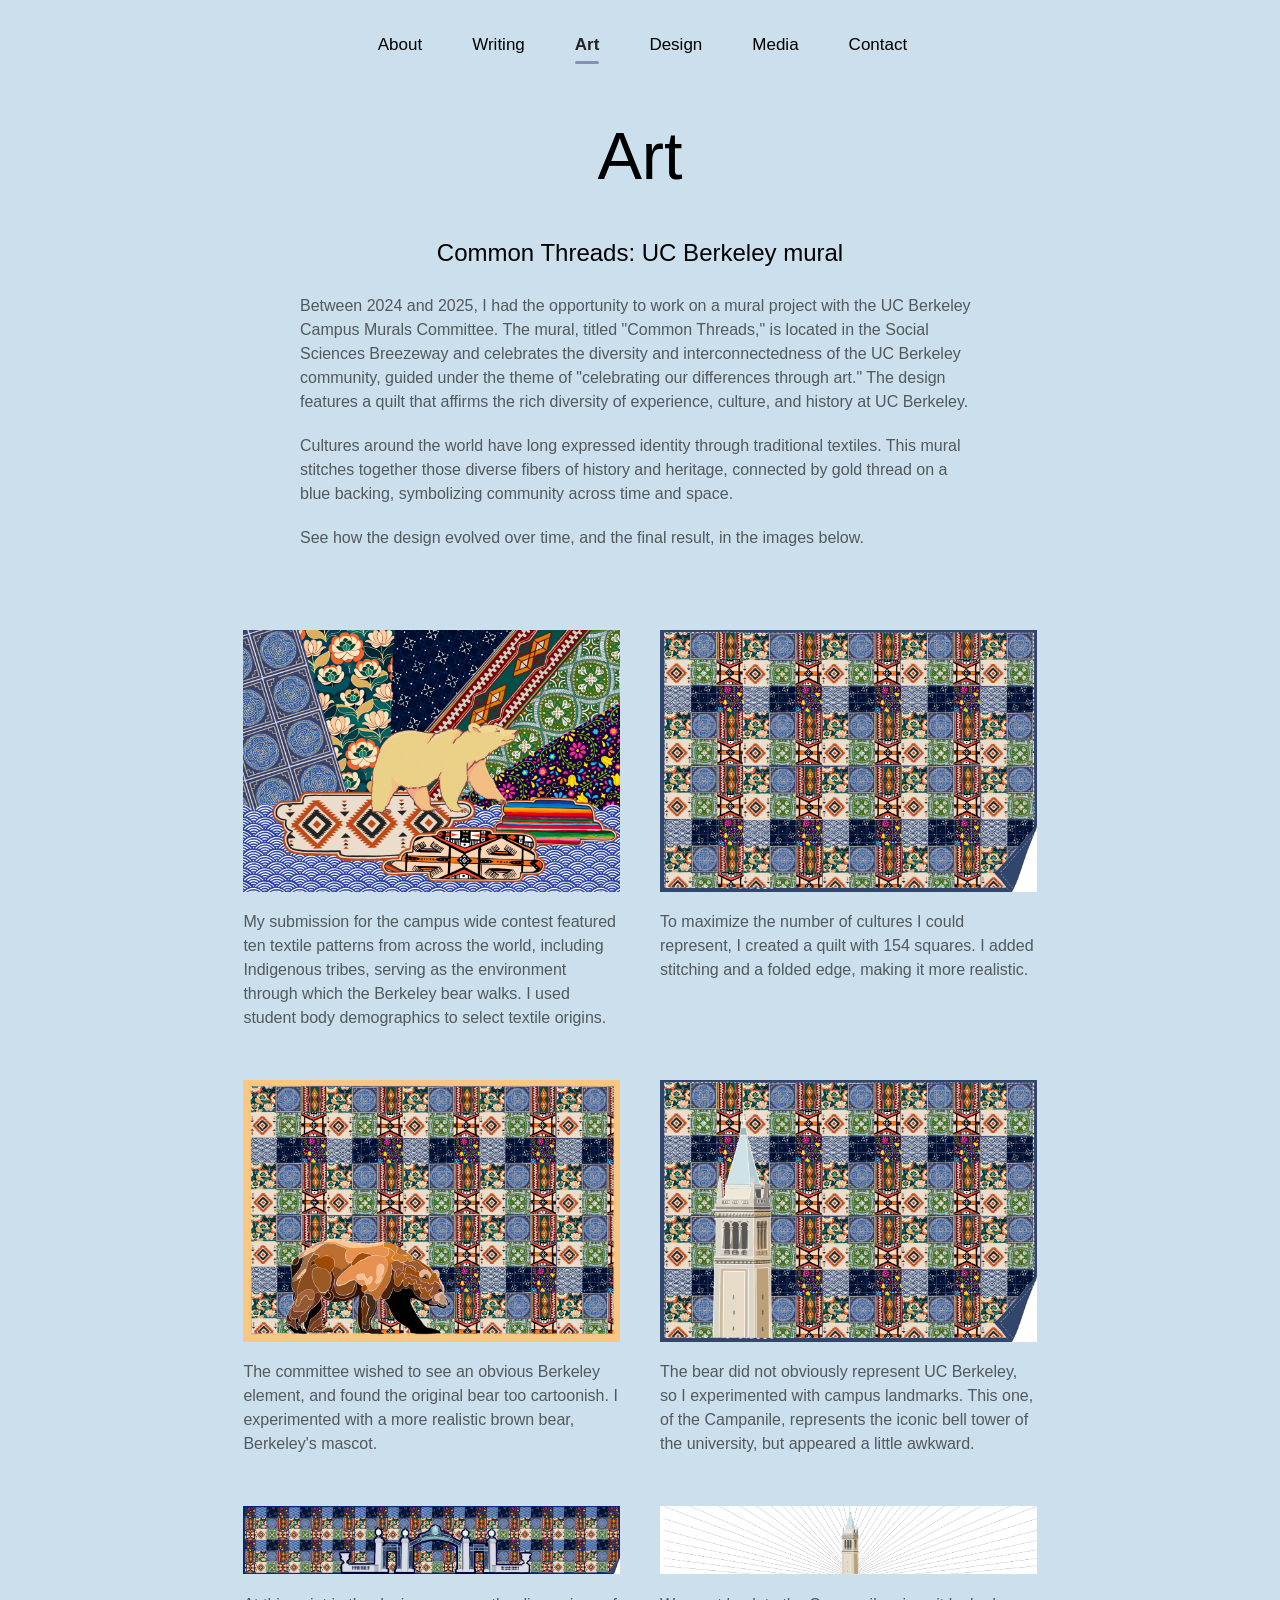
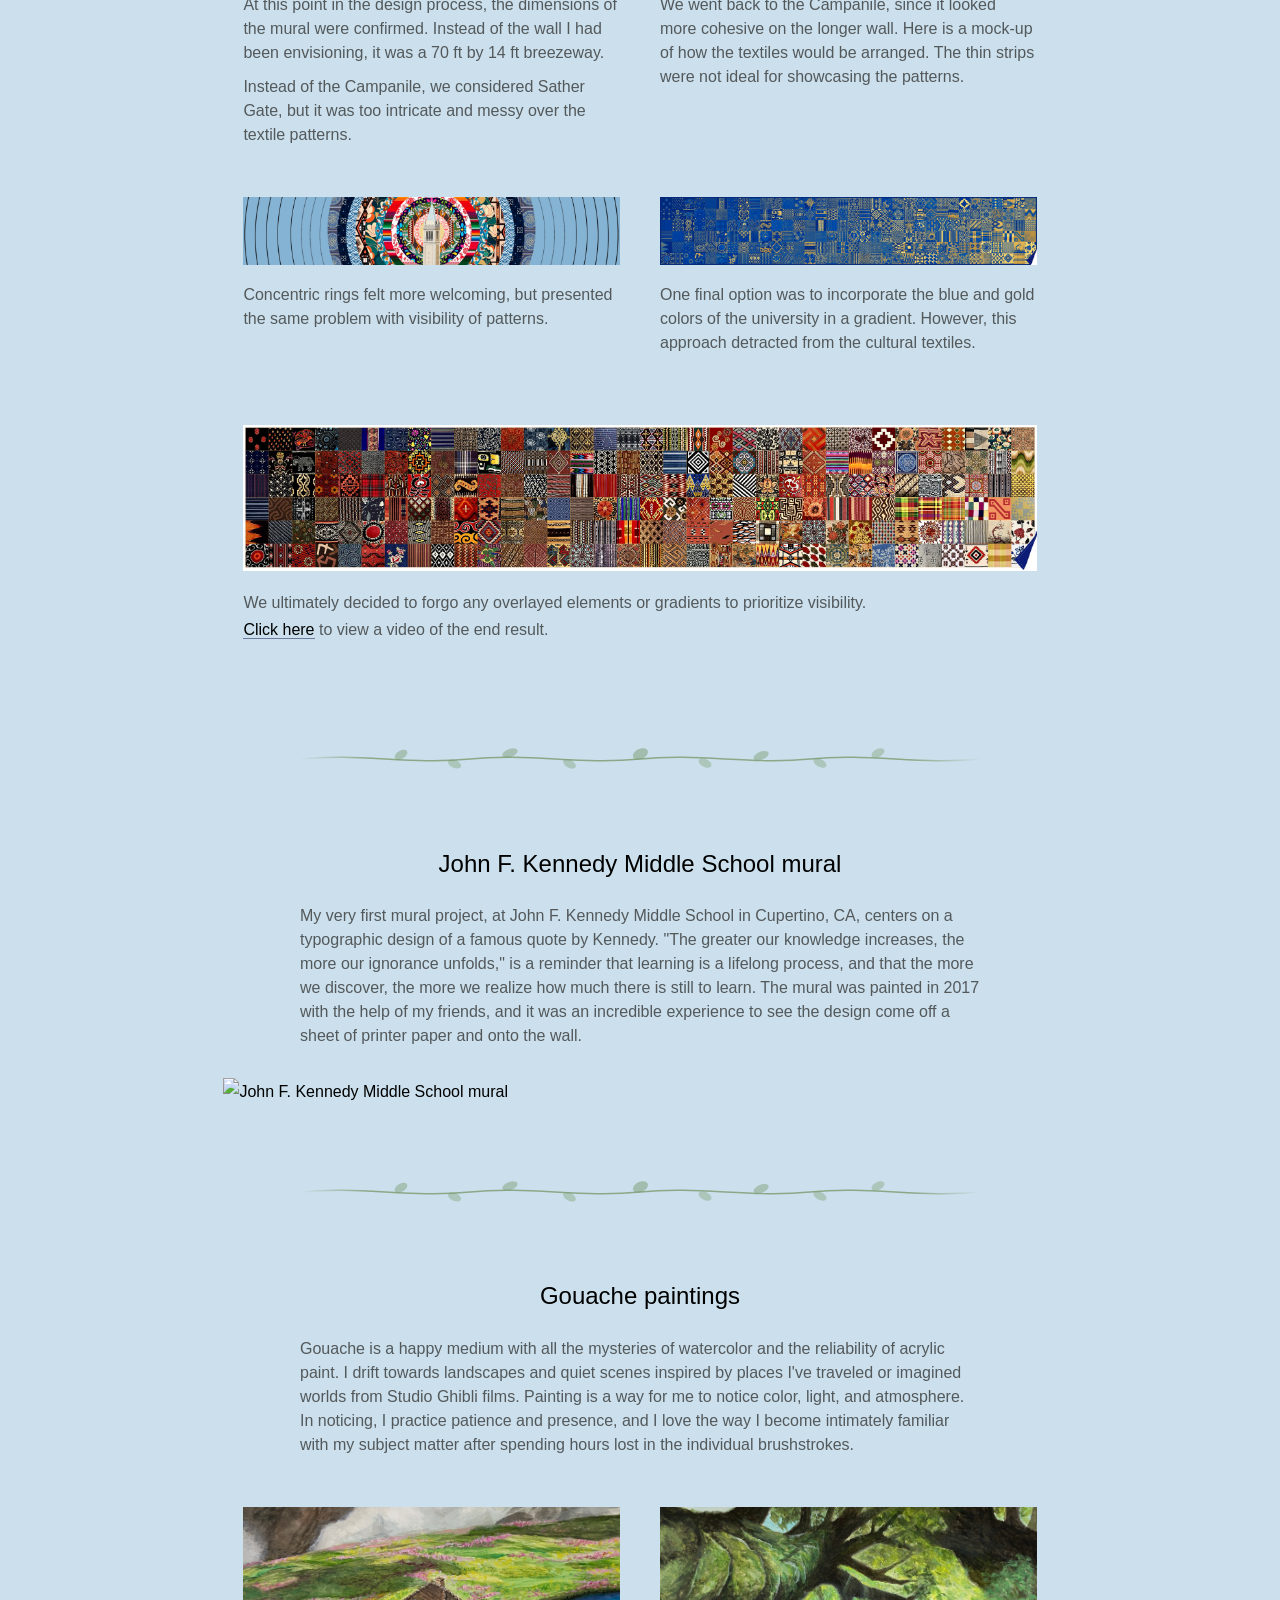
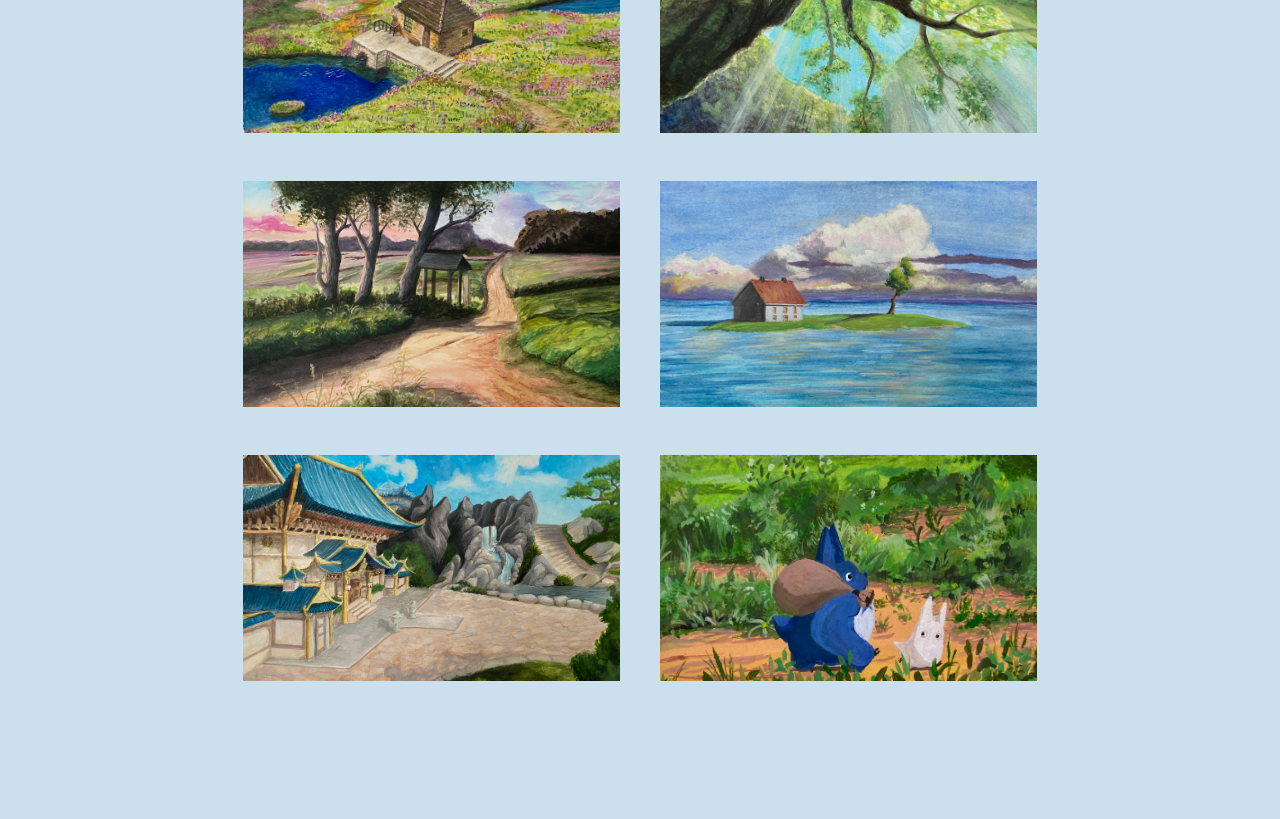
==== commit 3813145e: "add mobile design, hamburger menu, and wider screen coverage" ====
--- a/art.html
+++ b/art.html
@@ -2,6 +2,8 @@
 <html>
 
 <head>
+    <meta charset="UTF-8">
+    <meta name="viewport" content="width=device-width, initial-scale=1.0">
     <title>Art</title>
     <link rel="stylesheet" href="./styles.css">
     <link rel="stylesheet" href="https://cdnjs.cloudflare.com/ajax/libs/font-awesome/6.0.0-beta3/css/all.min.css">
@@ -38,11 +40,12 @@
             together those diverse fibers of history and heritage, connected by gold thread on a blue backing,
             symbolizing community across time and space.
         </p>
-        <p>
-            It was an incredible experience collaborating with other members of the campus community to bring this
+        <p  style="margin-bottom:50px">
+            See how the design evolved over time, and the final result, in the images below.
+            <!-- It was an incredible experience collaborating with other members of the campus community to bring this
             vision to life. Support for this mural was made possible by the Campus Murals Committee, the Division of
             Equity & Inclusion, Division of Administration, Division of Student Affairs, and an allocation from the Big
-            C Fund.
+            C Fund. -->
         </p>
         <div class="image-grid">
             <div class="grid-item">
--- a/styles.css
+++ b/styles.css
@@ -294,30 +294,87 @@
 @media (max-width: 900px) {
     .left-container {
         position: relative;
-        width: 100vw;
-        max-width: 100vw;
+        width: 100%;
+        max-width: 100%;
         height: auto;
         float: none;
-        overflow-y: auto;
+        overflow-y: visible;
     }
 
     .right-container {
+        /* Reset all desktop positioning — become a plain block in the normal flow */
+        position: static !important;
+        margin-left: 0 !important;
+        width: 100% !important;
+        height: auto !important;
+        top: auto !important;
+        overflow-y: visible !important;
+        overflow-x: visible !important;
+        mask-image: none !important;
+        -webkit-mask-image: none !important;
+    }
+
+    .about {
+        flex-direction: column;
+        margin: 0;
+    }
+
+    /* Remove the large top-margin on Experience h2 that was designed for
+       the sticky-scroll desktop layout — on mobile it just creates a gap */
+    .about .right-container h2 {
+        margin-top: 32px;
+    }
+
+    /* ── #2: Match About text margins/padding to Experience text ── */
+    /* The left-container uses margin-left: 25px on .about p and .about li,
+       which creates extra indentation vs the right-container content.
+       On mobile we zero those out so both sections feel identical. */
+    .home-pg .about p,
+    .home-pg .about li {
         margin-left: 0;
-        width: 100vw;
-        position: relative;
-        top: 0;
-        height: auto;
-        overflow-y: visible;
-    }
-
-    .container {
-        flex-direction: column;
-        margin: 120px 0 80px 0;
+    }
+
+    /* "About Me" h2 and "Download resume" link were inheriting 25px left margin */
+    .left-container h2 {
+        margin-left: 0 !important;
+    }
+
+    .home-pg .section-link {
+        margin-left: 0;
+    }
+
+    /* Download resume inline link also has margin-left: 25px via inline style — 
+       override with padding reset on its parent p */
+    .home-pg .left-container > p[style] {
+        margin-left: 0 !important;
+    }
+
+    /* ── #3: Less blank space above h1 on About page ── */
+    .home-pg h1 {
+        margin-top: 16px;
+        margin-left: 0;
+    }
+
+    /* ── #5: Footer sits flush at bottom — reduce gap above social icons ── */
+    .home-pg footer {
+        padding: 6px 0 6px 20px;
+    }
+
+    .social-icons {
+        margin-bottom: 4px;
+    }
+
+    .home-pg .container {
+        margin: 70px 20px 60px 20px;
     }
 
     footer {
         width: 100vw;
         left: 0;
+    }
+
+    .right-container li {
+        margin-right: 0;
     }
 }
 
@@ -465,7 +522,29 @@
     margin: 10px 0;
 }
 
-/* DESIGN PAGE */
+/* ── MOBILE ART PAGE ────────────────────────────────────────── */
+@media (max-width: 600px) {
+    .art-pg .container {
+        width: 90vw;
+    }
+
+    .image-grid {
+        grid-template-columns: 1fr !important;
+        padding: 0;        /* was 10px — remove so grid aligns with paragraph text */
+        gap: 10px;
+    }
+
+    .grid-item {
+        padding: 0;        /* was 10px — remove so images/captions align flush */
+    }
+}
+
+/* ── MOBILE DESIGN PAGE ─────────────────────────────────────── */
+@media (max-width: 600px) {
+    .design-pg .container {
+        width: 90vw !important;
+    }
+}
 .design-pg .container {
     width: 66.66vw;
     margin: 0 auto;
@@ -647,7 +726,23 @@
     color: #222;
 }
 
-/* ── WRITING PAGE ─────────────────────────────────────────────── */
+@media (max-width: 600px) {
+    #contact-content,
+    .contact-pg .container,
+    .contact-pg p,
+    .contact-pg form {
+        width: 90vw !important;
+        max-width: 90vw !important;
+    }
+
+    .contact-pg input[type="text"],
+    .contact-pg input[type="email"] {
+        width: 100% !important;
+        max-width: 100% !important;
+    }
+}
+
+/* WRITING PAGE */
 .writing-pg .container {
     width: 66.66vw;
     margin: 0 auto;
@@ -780,6 +875,216 @@
 }
 
 /* Responsive: stack image above text on narrow screens */
+/* ── MOBILE NAV — hamburger + fullscreen overlay ─────────────── */
+@media (max-width: 600px) {
+
+    /* ── #1: Solid nav bar at top so hamburger never overlaps text ── */
+    nav {
+        height: 66px;
+        background-color: #cbe0ec; /* default body bg — JS keeps this updated */
+        transition: background-color 0.9s ease;
+        align-items: stretch;
+    }
+
+    /* Hide the normal pill-shaped menu bar entirely */
+    .menu-container {
+        display: none !important;
+    }
+
+    /* Hamburger button — fixed top-right, vertically centred in the 56px bar */
+    .mobile-nav-toggle {
+        display: flex;
+        flex-direction: column;
+        justify-content: center;
+        align-items: center;
+        gap: 5px;
+        position: fixed;
+        top: 18px;
+        right: 16px;
+        z-index: 1100;
+        width: 40px;
+        height: 40px;
+        background: none;
+        border: none;
+        cursor: pointer;
+        padding: 4px;
+    }
+
+    /* Three lines */
+    .mobile-nav-toggle span {
+        display: block;
+        width: 24px;
+        height: 2px;
+        background: #222;
+        border-radius: 2px;
+        transition: transform 0.3s ease, opacity 0.2s ease;
+        transform-origin: center;
+    }
+
+    /* Animate into X when open */
+    .mobile-nav-toggle.is-open span:nth-child(1) {
+        transform: translateY(7px) rotate(45deg);
+    }
+    .mobile-nav-toggle.is-open span:nth-child(2) {
+        opacity: 0;
+        transform: scaleX(0);
+    }
+    .mobile-nav-toggle.is-open span:nth-child(3) {
+        transform: translateY(-7px) rotate(-45deg);
+    }
+
+    /* Fullscreen overlay */
+    .mobile-nav-overlay {
+        display: flex;
+        flex-direction: column;
+        justify-content: center;
+        align-items: center;
+        position: fixed;
+        inset: 0;
+        /* slide in from right */
+        transform: translateX(100%);
+        transition: transform 0.38s cubic-bezier(0.4, 0, 0.2, 1);
+        z-index: 1000;
+        /* Inherits the dynamic body bg color via JS */
+        background-color: inherit;
+    }
+
+    .mobile-nav-overlay.is-open {
+        transform: translateX(0);
+    }
+
+    .mobile-nav-overlay ul {
+        list-style: none;
+        padding: 0;
+        margin: 0;
+        display: flex;
+        flex-direction: column;
+        align-items: center;
+        gap: 36px;
+    }
+
+    .mobile-nav-overlay ul li {
+        margin: 0;
+        font-size: 26px;
+        font-weight: 400;
+    }
+
+    .mobile-nav-overlay ul a {
+        border: none;
+        color: #222;
+        font-weight: 400;
+        letter-spacing: 0.02em;
+        position: relative;
+        padding-bottom: 4px;
+    }
+
+    .mobile-nav-overlay ul a::after {
+        content: '';
+        display: block;
+        position: absolute;
+        left: 0;
+        bottom: 0;
+        width: 100%;
+        height: 2px;
+        background: #6e7ba1c5;
+        border-radius: 2px;
+        transform: scaleX(0);
+        transform-origin: left;
+        transition: transform 0.28s cubic-bezier(.4, 0, .2, 1);
+    }
+
+    .mobile-nav-overlay ul a.active,
+    .mobile-nav-overlay ul a.active::after {
+        transform: scaleX(1);
+        font-weight: 600;
+    }
+
+    .mobile-nav-overlay ul a.active::after {
+        transform: scaleX(1);
+    }
+
+    /* ── Resume title layout: keep org+time side by side, both can wrap ── */
+    /* resumeItemTitle stays flex row. Each h4 is allowed to shrink/wrap
+       independently. The org (left) gets flex:1 so it takes available space;
+       the time (right) is right-aligned and never forced to its own row. */
+    .resumeItemTitle {
+        flex-direction: row;
+        flex-wrap: wrap;
+        align-items: flex-start;
+        gap: 0;
+    }
+
+    .resumeOrg {
+        flex: 1 1 auto;
+        text-align: left;
+        margin-top: 8px;
+        margin-bottom: 0;
+        font-size: 14px;
+        min-width: 0;          /* allow shrinking */
+        padding-right: 8px;    /* small gap before the date */
+    }
+
+    .resumeTime {
+        flex: 0 0 auto;
+        text-align: right;
+        margin-top: 8px;
+        margin-bottom: 0;
+        font-size: 13px;
+        white-space: nowrap;   /* keep "Oct 2022" together on one token */
+    }
+
+    /* Full-width resume bullet text — stretch to match About paragraphs */
+    .right-container ul {
+        padding-left: 0;
+        margin-left: 0;
+    }
+
+    .right-container li {
+        margin-left: 0 !important;
+        margin-right: 0 !important;
+        width: 100%;
+        box-sizing: border-box;
+    }
+
+}
+
+/* Hide hamburger on desktop */
+@media (min-width: 601px) {
+    .mobile-nav-toggle,
+    .mobile-nav-overlay {
+        display: none !important;
+    }
+}
+
+/* ── MOBILE SCROLL-BLUR STRIPS ───────────────────────────────────
+   Fixed overlay divs injected by JS. They sit at the nav bottom
+   edge and footer top edge. Rather than blurring, they fade content
+   into the background colour — JS updates their colour to stay in
+   sync with the dynamic body bg.
+   pointer-events: none so they never block taps.                  */
+@media (max-width: 600px) {
+    .mobile-blur-top {
+        position: fixed;
+        top: 66px;           /* flush with bottom of the 66px nav bar */
+        left: 0;
+        width: 100%;
+        height: 28px;
+        /* background set dynamically by JS to match body bg colour */
+        pointer-events: none;
+        z-index: 500;
+    }
+
+    .mobile-blur-bottom {
+        position: fixed;
+        left: 0;
+        width: 100%;
+        height: 28px;
+        /* background set dynamically by JS to match body bg colour */
+        pointer-events: none;
+        z-index: 190;  /* below footer z-index:200 so icons stay sharp */
+    }
+}
+
 @media (max-width: 700px) {
     .article-link {
         flex-direction: column;
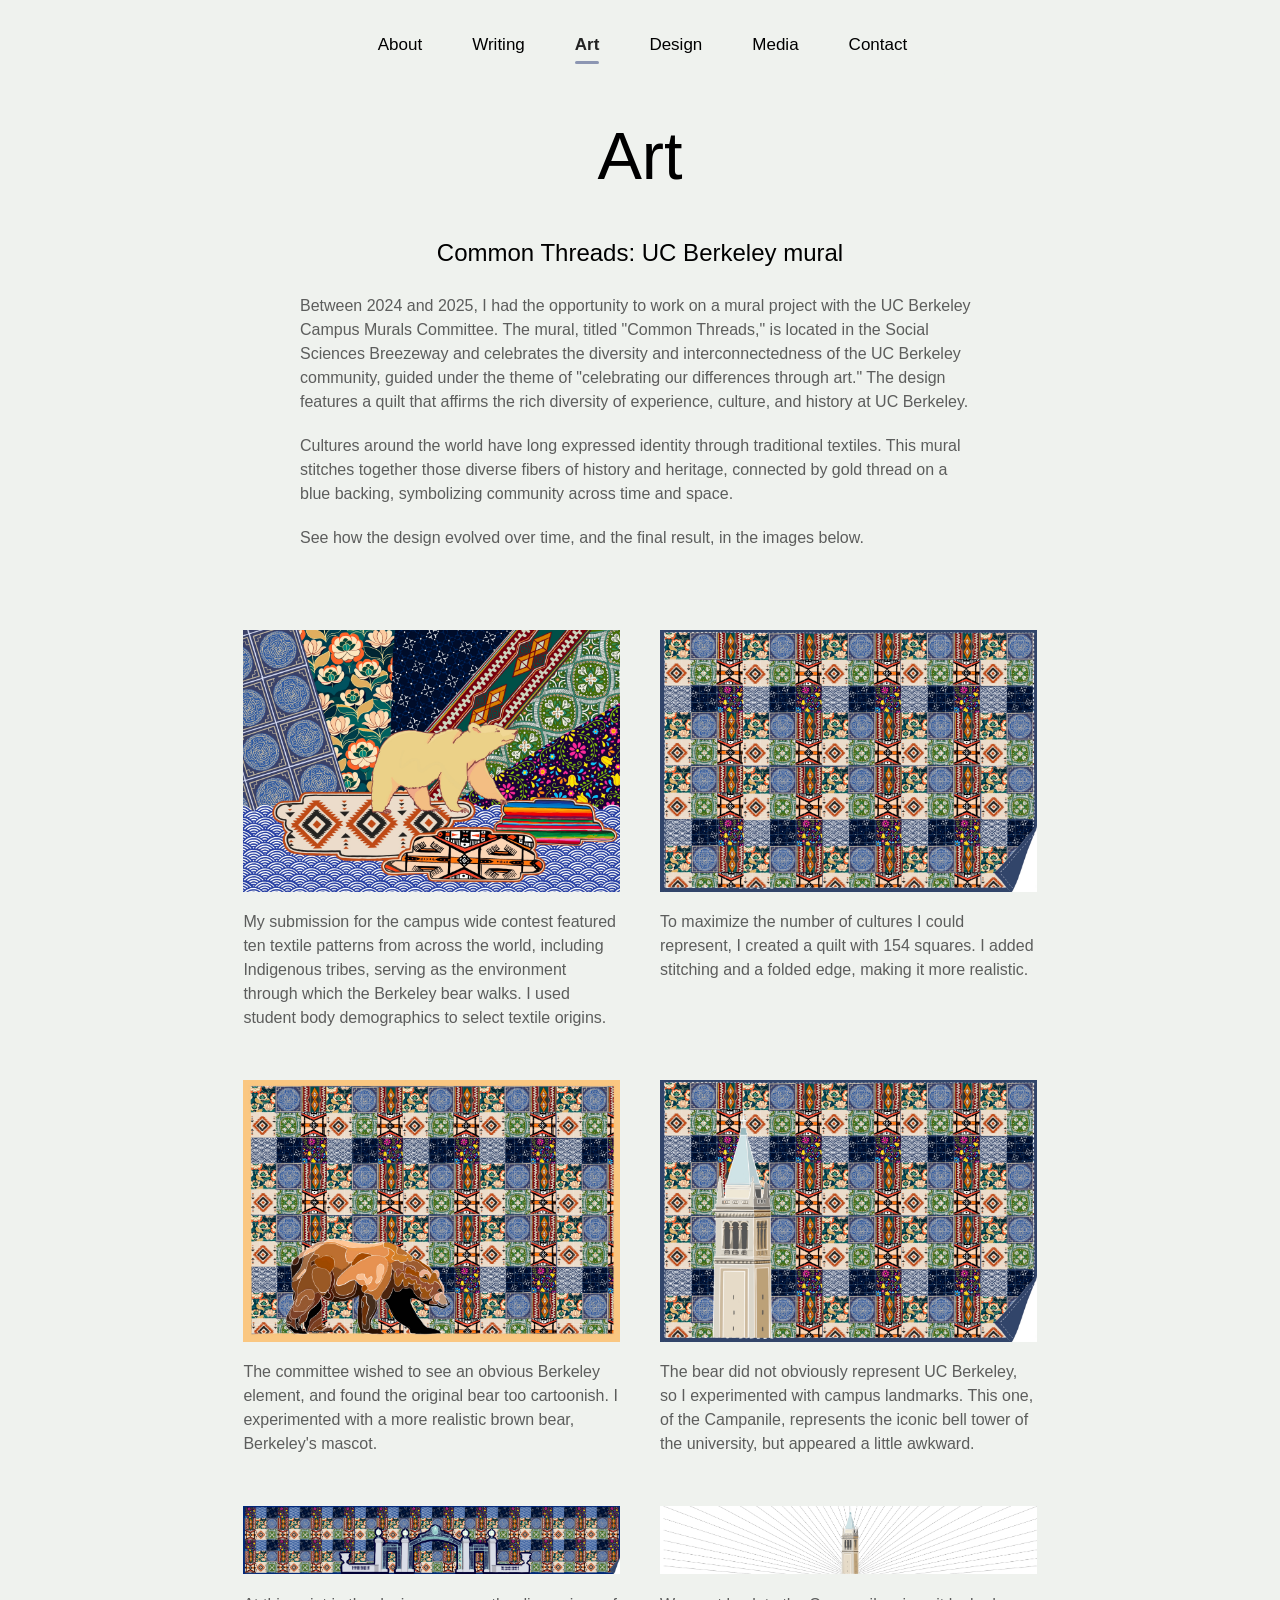
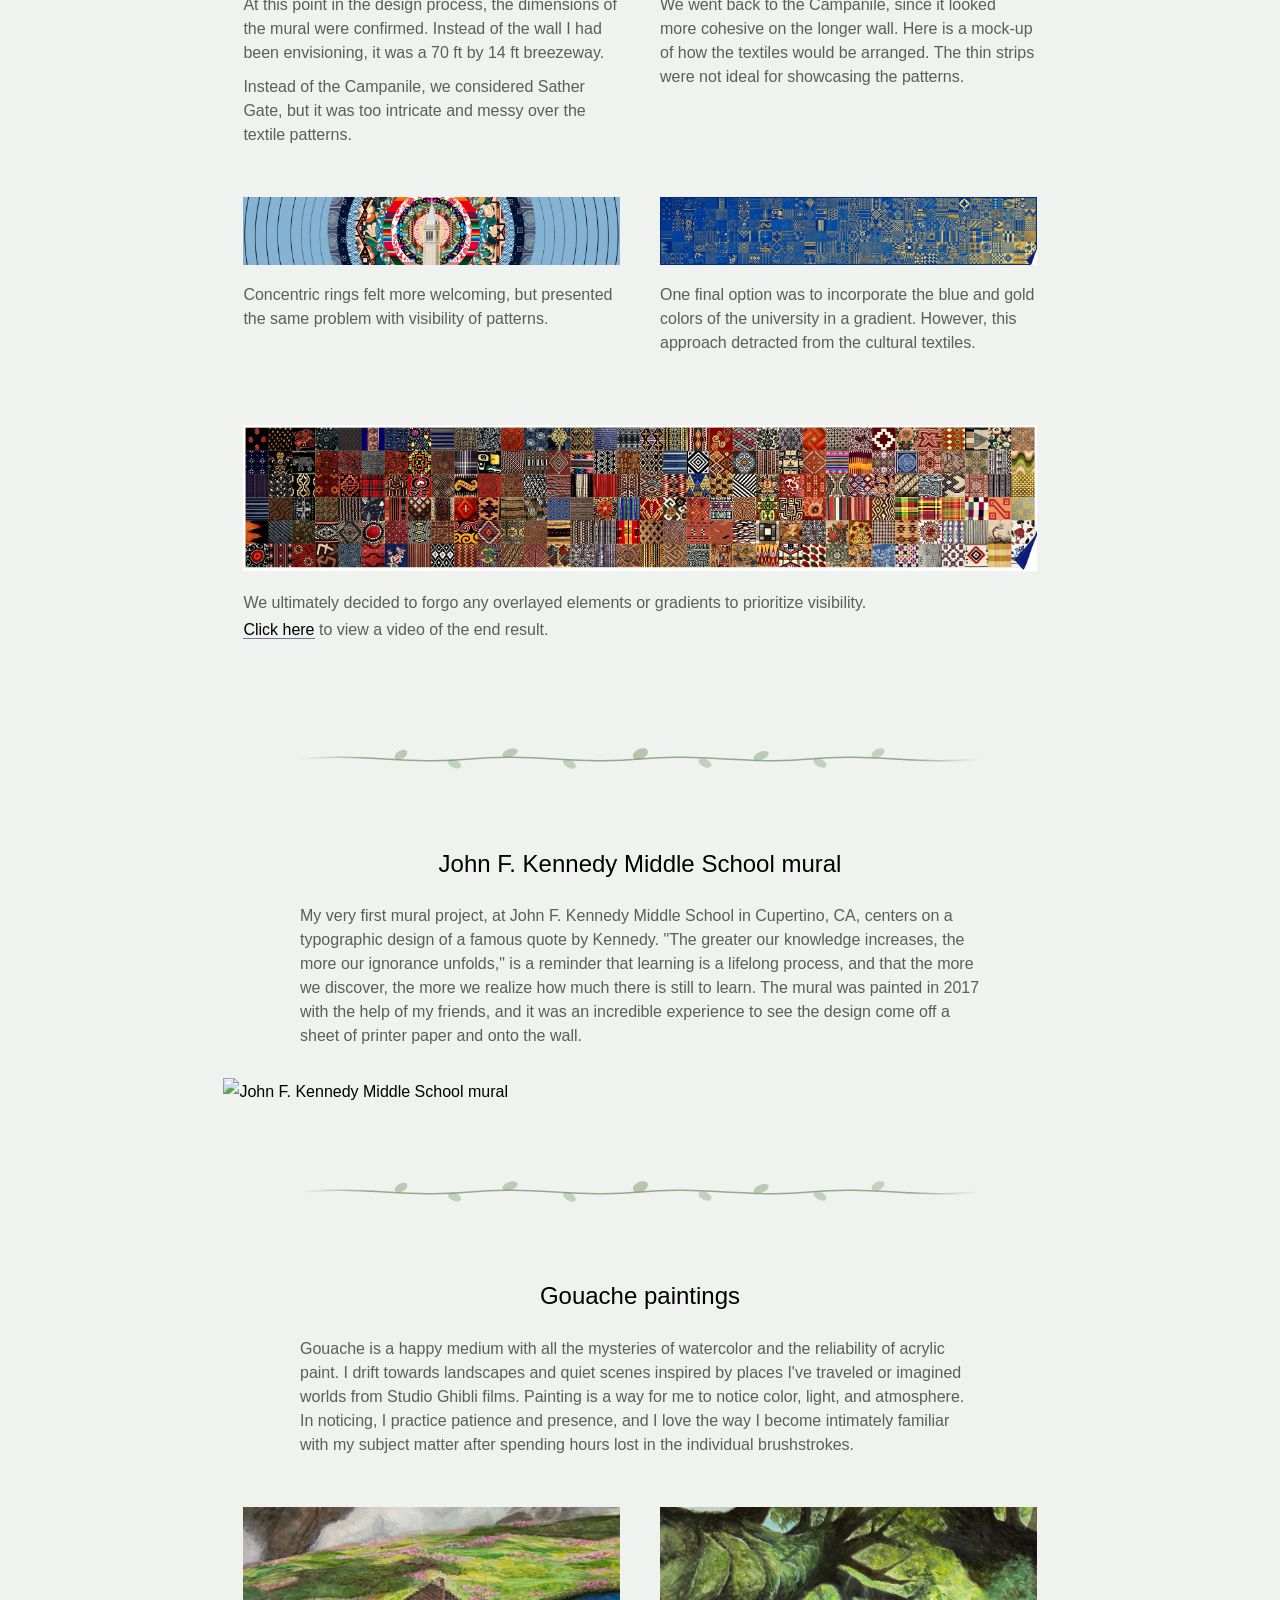
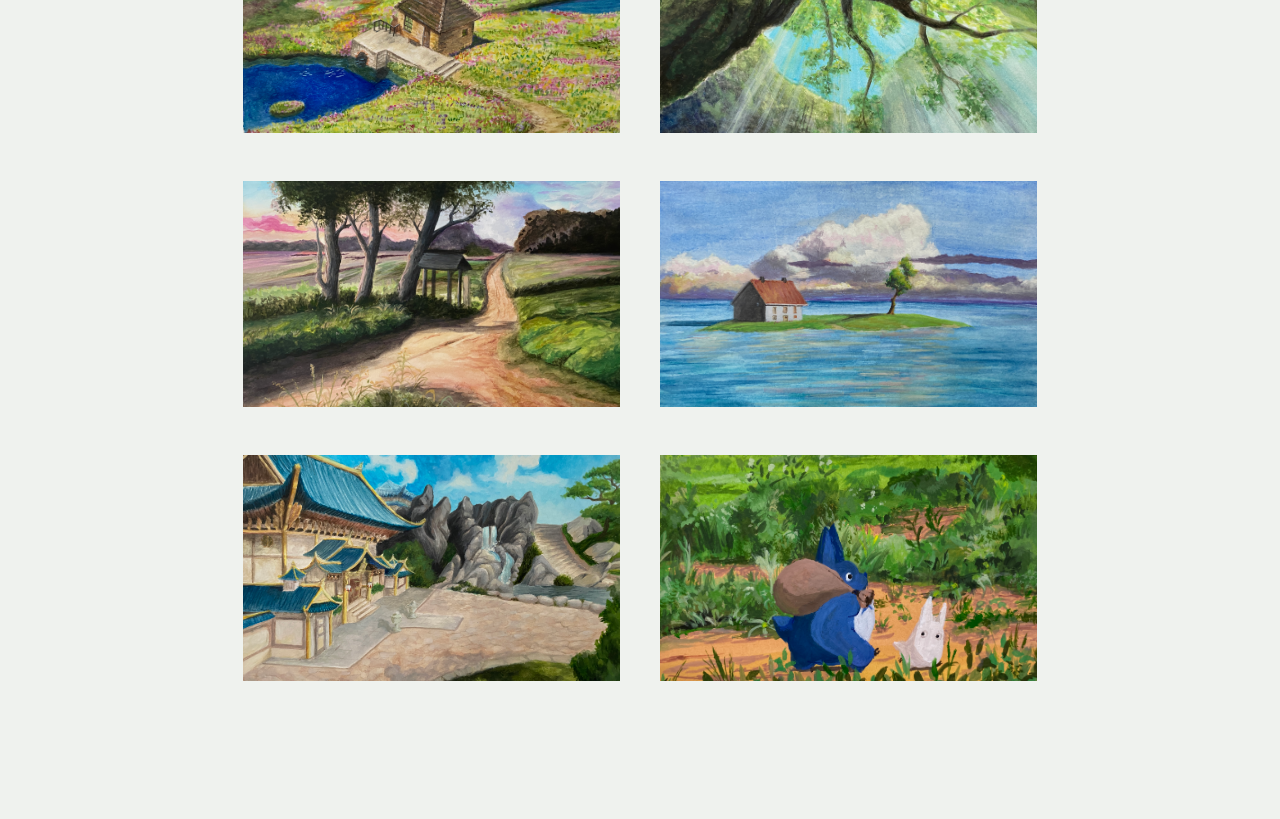
==== commit c6b8cb72: "copyedit text and fix gradients" ====
--- a/art.html
+++ b/art.html
@@ -40,7 +40,7 @@
             together those diverse fibers of history and heritage, connected by gold thread on a blue backing,
             symbolizing community across time and space.
         </p>
-        <p  style="margin-bottom:50px">
+        <p style="margin-bottom:50px">
             See how the design evolved over time, and the final result, in the images below.
             <!-- It was an incredible experience collaborating with other members of the campus community to bring this
             vision to life. Support for this mural was made possible by the Campus Murals Committee, the Division of
--- a/styles.css
+++ b/styles.css
@@ -19,8 +19,7 @@
 }
 
 body {
-    background-color: #cbe0ec;
-    transition: background-color 0.9s ease;
+    background-color: #eff2ee;
     animation: pageFadeIn 0.4s ease forwards;
 }
 
@@ -81,7 +80,7 @@
 
 .menu-container {
     opacity: 0;
-    transition: opacity 1s ease, transform 0.4s cubic-bezier(0.4, 0, 0.2, 1), background-color 0.9s ease;
+    transition: opacity 1s ease, transform 0.4s cubic-bezier(0.4, 0, 0.2, 1);
     /* Tab shape: flat top, rounded bottom corners only */
     border-radius: 0 0 20px 20px;
     padding: 20px 10px 0 10px;
@@ -89,7 +88,7 @@
     width: 600px;
     align-self: flex-start;
     will-change: transform, opacity;
-    background-color: #cbe0ec;
+    background-color: #eff2ee;
     /* matches default body bg; kept in sync by JS */
 }
 
@@ -168,6 +167,18 @@
     transform: scaleX(1);
 }
 
+/* Retreat toward the right (clicked link is to the right — origin stays left, bar shrinks leftward) */
+.menu a.retreating-right::after {
+    transform-origin: right;
+    transform: scaleX(0) !important;
+}
+
+/* Retreat toward the left (clicked link is to the left — origin stays right, bar shrinks rightward) */
+.menu a.retreating-left::after {
+    transform-origin: left;
+    transform: scaleX(0) !important;
+}
+
 .menu .active a,
 .menu a.active {
     color: #222;
@@ -193,8 +204,7 @@
     height: auto;
     padding: 10px 0 0 110px;
     z-index: 200;
-    transition: background-color 0.9s ease;
-    background-color: #cbe0ec;
+    background-color: #eff2ee;
     /* kept in sync with body bg by JS */
     box-sizing: border-box;
 }
@@ -283,12 +293,27 @@
 .left-container {
     opacity: 0;
     transition: opacity 1s ease;
-    width: 35%;
-    height: 100vh;
-    float: left;
-    position: fixed;
-    max-width: 40%;
-    overflow-y: auto;
+    margin-right: 100px;
+    flex: 0 0 40%;
+    width: 40%;
+    position: sticky;
+    top: 120px;
+    align-self: flex-start;
+    height: calc(100vh - 200px);
+    overflow-y: scroll;
+    overflow-x: visible;
+    box-sizing: border-box;
+    /* Same fade mask as right container so text dissolves at edges */
+    mask-image: linear-gradient(to bottom,
+            transparent 0px,
+            black 40px,
+            black calc(100% - 40px),
+            transparent 100%);
+    -webkit-mask-image: linear-gradient(to bottom,
+            transparent 0px,
+            black 40px,
+            black calc(100% - 40px),
+            transparent 100%);
 }
 
 @media (max-width: 900px) {
@@ -345,7 +370,7 @@
 
     /* Download resume inline link also has margin-left: 25px via inline style — 
        override with padding reset on its parent p */
-    .home-pg .left-container > p[style] {
+    .home-pg .left-container>p[style] {
         margin-left: 0 !important;
     }
 
@@ -387,12 +412,13 @@
 .right-container {
     opacity: 0;
     transition: opacity 1s ease;
-    margin-left: 50%;
-    width: 50%;
+    flex: 1 1 0;
+    min-width: 0;
     /* Inset the container so it only occupies the middle band of the viewport,
        matching the visual top/bottom margins of the left container */
     position: sticky;
     top: 120px;
+    align-self: flex-start;
     height: calc(100vh - 200px);
     /* 100px breathing room top and bottom */
     overflow-y: scroll;
@@ -415,6 +441,7 @@
 html,
 body,
 .container,
+.left-container,
 .right-container,
 .about {
     scrollbar-width: none !important;
@@ -423,6 +450,7 @@
 html::-webkit-scrollbar,
 body::-webkit-scrollbar,
 .container::-webkit-scrollbar,
+.left-container::-webkit-scrollbar,
 .right-container::-webkit-scrollbar,
 .about::-webkit-scrollbar {
     display: none !important;
@@ -530,12 +558,14 @@
 
     .image-grid {
         grid-template-columns: 1fr !important;
-        padding: 0;        /* was 10px — remove so grid aligns with paragraph text */
+        padding: 0;
+        /* was 10px — remove so grid aligns with paragraph text */
         gap: 10px;
     }
 
     .grid-item {
-        padding: 0;        /* was 10px — remove so images/captions align flush */
+        padding: 0;
+        /* was 10px — remove so images/captions align flush */
     }
 }
 
@@ -545,6 +575,7 @@
         width: 90vw !important;
     }
 }
+
 .design-pg .container {
     width: 66.66vw;
     margin: 0 auto;
@@ -727,6 +758,7 @@
 }
 
 @media (max-width: 600px) {
+
     #contact-content,
     .contact-pg .container,
     .contact-pg p,
@@ -881,8 +913,8 @@
     /* ── #1: Solid nav bar at top so hamburger never overlaps text ── */
     nav {
         height: 66px;
-        background-color: #cbe0ec; /* default body bg — JS keeps this updated */
-        transition: background-color 0.9s ease;
+        background-color: #eff2ee;
+        /* default body bg — JS keeps this updated */
         align-items: stretch;
     }
 
@@ -891,7 +923,7 @@
         display: none !important;
     }
 
-    /* Hamburger button — fixed top-right, vertically centred in the 56px bar */
+    /* Hamburger button — fixed top-right, vertically centred in the 66px bar */
     .mobile-nav-toggle {
         display: flex;
         flex-direction: column;
@@ -899,7 +931,7 @@
         align-items: center;
         gap: 5px;
         position: fixed;
-        top: 18px;
+        top: 13px;
         right: 16px;
         z-index: 1100;
         width: 40px;
@@ -925,10 +957,12 @@
     .mobile-nav-toggle.is-open span:nth-child(1) {
         transform: translateY(7px) rotate(45deg);
     }
+
     .mobile-nav-toggle.is-open span:nth-child(2) {
         opacity: 0;
         transform: scaleX(0);
     }
+
     .mobile-nav-toggle.is-open span:nth-child(3) {
         transform: translateY(-7px) rotate(-45deg);
     }
@@ -1003,6 +1037,17 @@
         transform: scaleX(1);
     }
 
+    /* Underline appears instantly on tap, before the page navigates */
+    .mobile-nav-overlay ul a.tapped::after {
+        transform: scaleX(1);
+    }
+
+    /* Underline retreats (reverse of appear) when a new link is tapped */
+    .mobile-nav-overlay ul a.retreating::after {
+        transform-origin: left;
+        transform: scaleX(0) !important;
+    }
+
     /* ── Resume title layout: keep org+time side by side, both can wrap ── */
     /* resumeItemTitle stays flex row. Each h4 is allowed to shrink/wrap
        independently. The org (left) gets flex:1 so it takes available space;
@@ -1020,8 +1065,10 @@
         margin-top: 8px;
         margin-bottom: 0;
         font-size: 14px;
-        min-width: 0;          /* allow shrinking */
-        padding-right: 8px;    /* small gap before the date */
+        min-width: 0;
+        /* allow shrinking */
+        padding-right: 8px;
+        /* small gap before the date */
     }
 
     .resumeTime {
@@ -1030,7 +1077,8 @@
         margin-top: 8px;
         margin-bottom: 0;
         font-size: 13px;
-        white-space: nowrap;   /* keep "Oct 2022" together on one token */
+        white-space: nowrap;
+        /* keep "Oct 2022" together on one token */
     }
 
     /* Full-width resume bullet text — stretch to match About paragraphs */
@@ -1050,6 +1098,7 @@
 
 /* Hide hamburger on desktop */
 @media (min-width: 601px) {
+
     .mobile-nav-toggle,
     .mobile-nav-overlay {
         display: none !important;
@@ -1065,7 +1114,8 @@
 @media (max-width: 600px) {
     .mobile-blur-top {
         position: fixed;
-        top: 66px;           /* flush with bottom of the 66px nav bar */
+        top: 66px;
+        /* flush with bottom of the 66px nav bar */
         left: 0;
         width: 100%;
         height: 28px;
@@ -1078,10 +1128,48 @@
         position: fixed;
         left: 0;
         width: 100%;
-        height: 28px;
+        height: 56px;
+        /* bottom: 0 so the strip's lower edge sits at the screen bottom,
+           overlapping into the fixed footer. The opaque end of the gradient
+           is tucked behind the footer (z-index:200), just like the top strip's
+           opaque end hides behind the nav bar. */
+        bottom: 0;
         /* background set dynamically by JS to match body bg colour */
         pointer-events: none;
-        z-index: 190;  /* below footer z-index:200 so icons stay sharp */
+        z-index: 190;
+        /* below footer z-index:200 so icons stay sharp */
+    }
+}
+
+/* ── DESKTOP SCROLL-FADE STRIPS ──────────────────────────────────
+   Same technique as mobile but always present on desktop.
+   The pill nav bottom sits at ~80px (20px top-padding + 60px menu).
+   The bottom strip on the About page sits above the fixed footer.  */
+@media (min-width: 601px) {
+    .desktop-blur-top {
+        position: fixed;
+        top: 80px;
+        /* flush with bottom of the nav pill */
+        left: 0;
+        width: 100%;
+        height: 32px;
+        pointer-events: none;
+        z-index: 99;
+        /* just below nav z-index:100 */
+    }
+
+    .desktop-blur-bottom {
+        position: fixed;
+        left: 0;
+        width: 100%;
+        height: 48px;
+        /* bottom: 0 so the strip overlaps into the fixed footer.
+           The opaque end of the gradient hides behind the footer bar
+           (z-index:200), mirroring how the top strip hides behind the nav. */
+        bottom: 0;
+        pointer-events: none;
+        z-index: 190;
+        /* below footer z-index:200 */
     }
 }
 
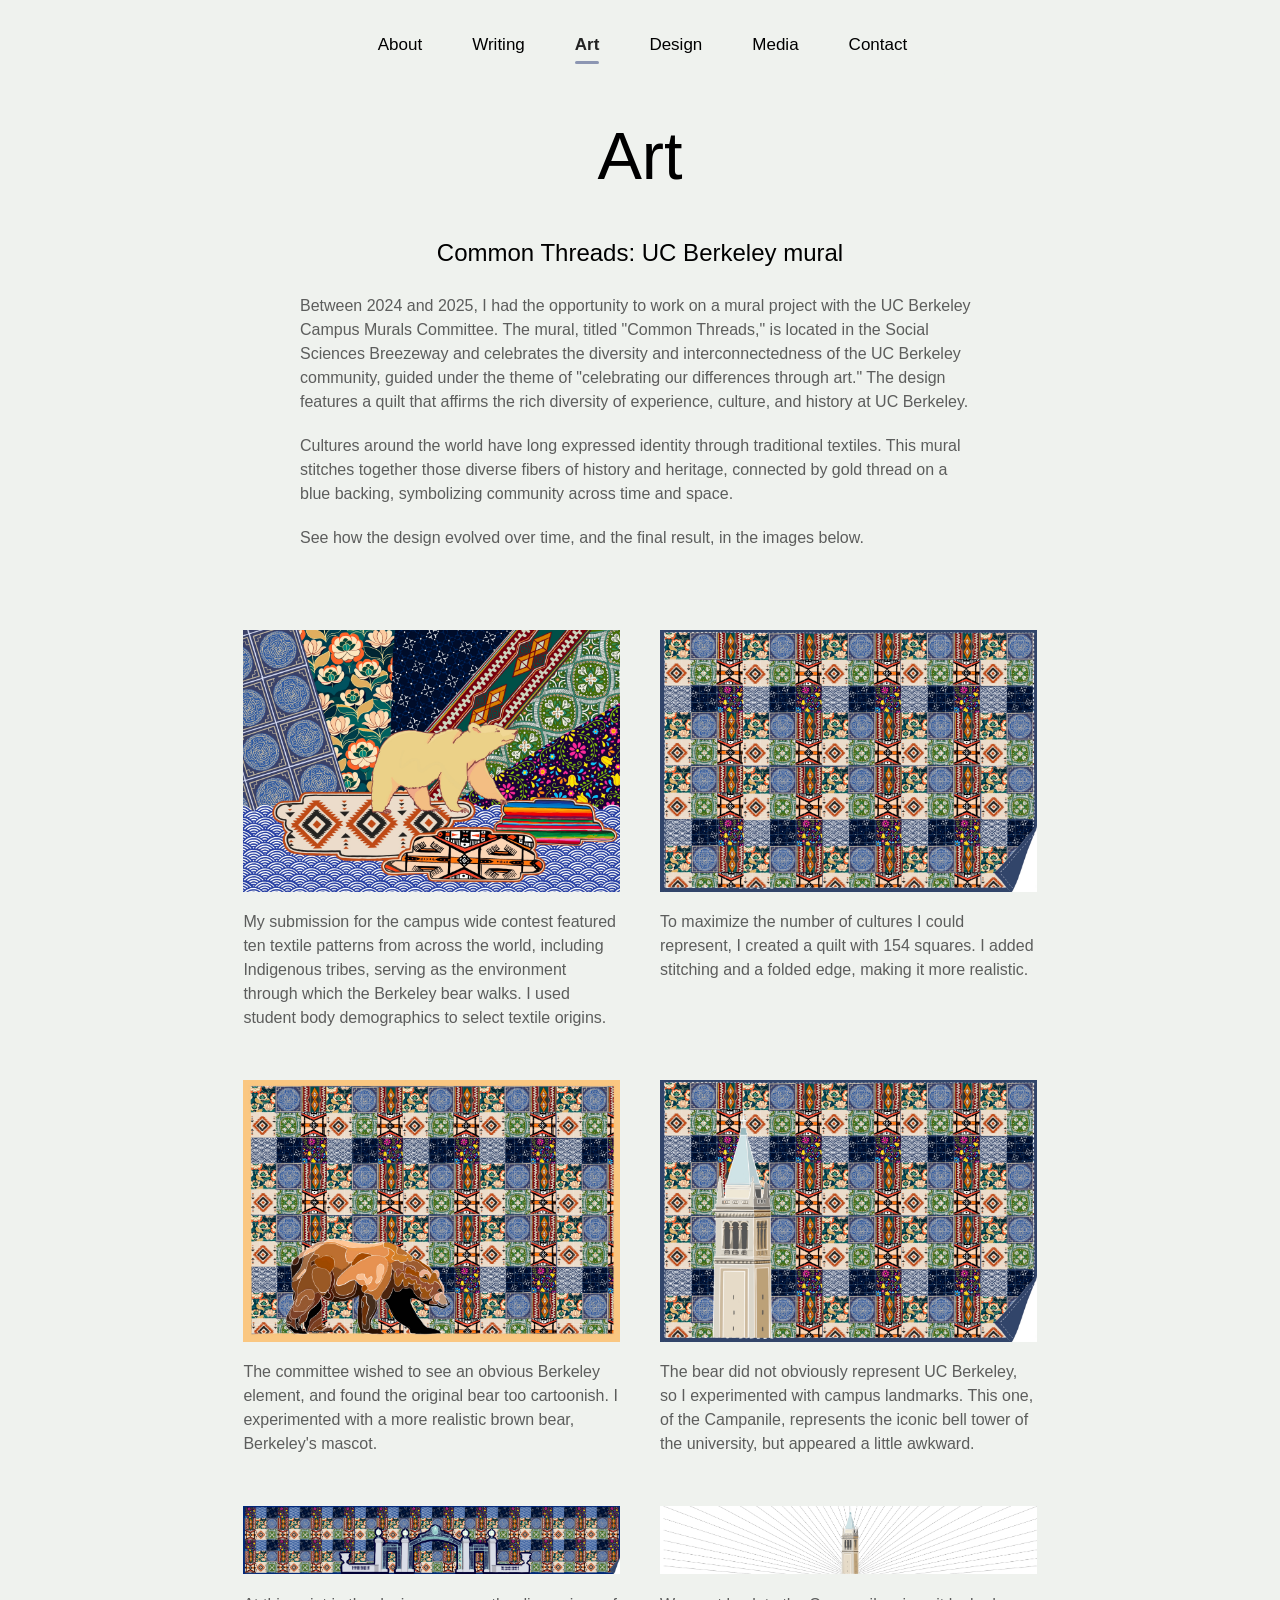
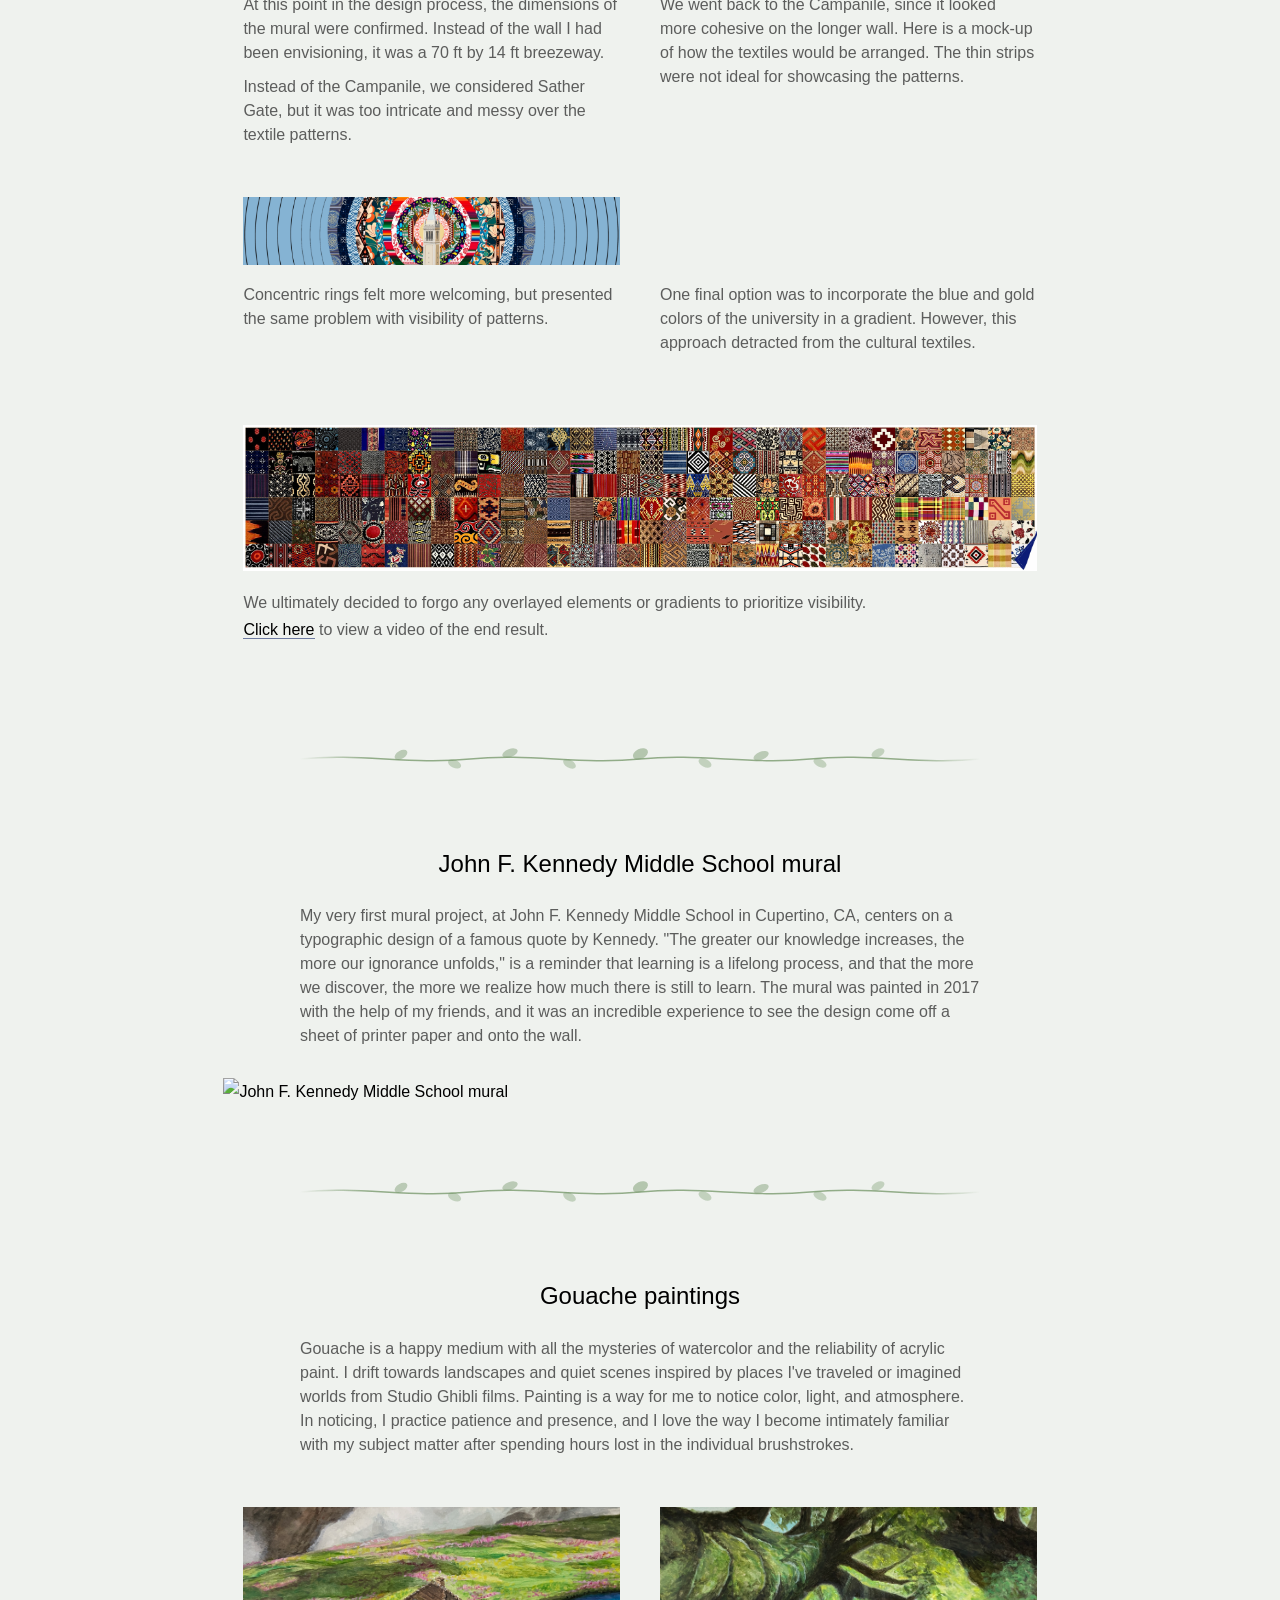
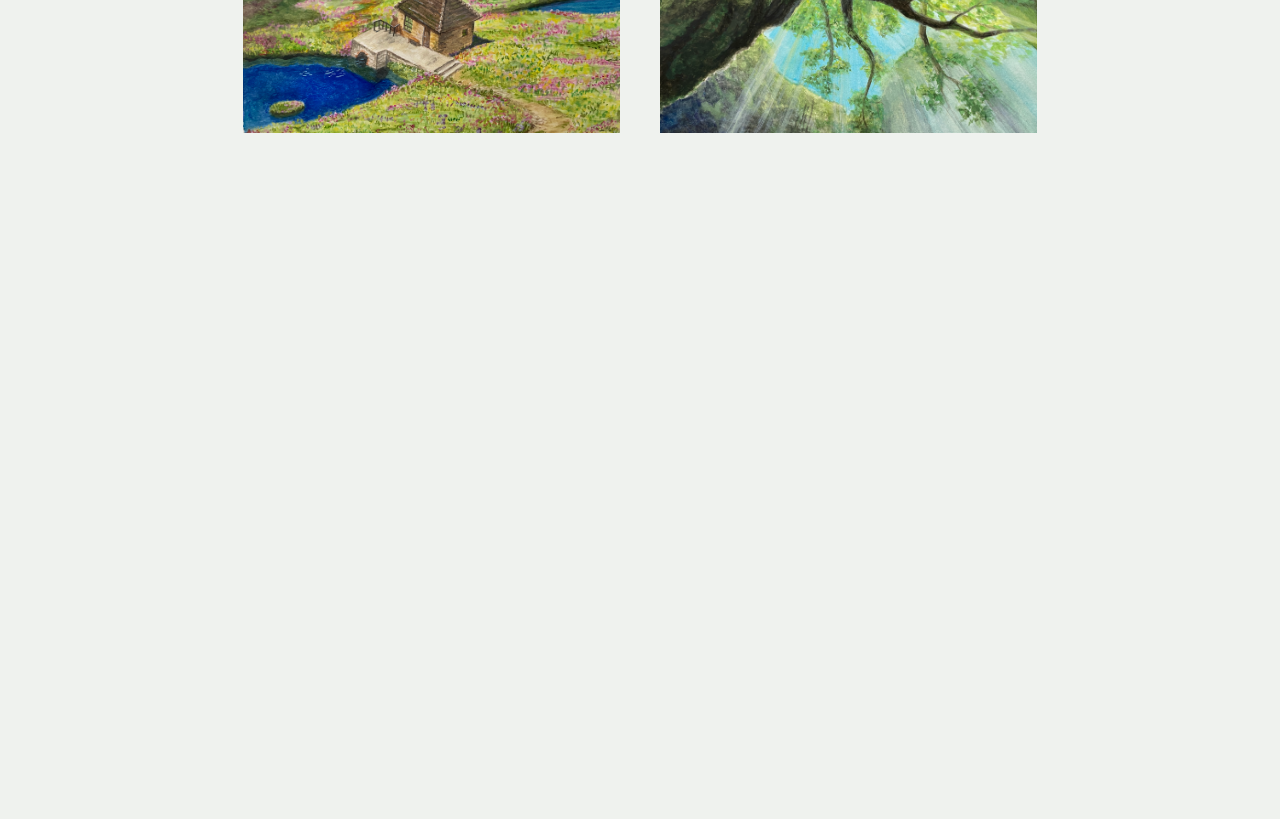
==== commit 4d708dd6: "load images and pdfs lazily, add modals to art page" ====
--- a/art.html
+++ b/art.html
@@ -8,10 +8,127 @@
     <link rel="stylesheet" href="./styles.css">
     <link rel="stylesheet" href="https://cdnjs.cloudflare.com/ajax/libs/font-awesome/6.0.0-beta3/css/all.min.css">
     <script src="./main.js"></script>
-
+    <style>
+        /* ── Image Modal ─────────────────────────────────────────── */
+        .img-modal-backdrop {
+            display: none;
+            position: fixed;
+            inset: 0;
+            z-index: 1000;
+            background: rgba(20, 20, 28, 0.88);
+            align-items: center;
+            justify-content: center;
+        }
+
+        .img-modal-backdrop.open {
+            display: flex;
+        }
+
+        .img-modal {
+            position: relative;
+            display: flex;
+            align-items: center;
+            justify-content: center;
+        }
+
+        .img-modal img {
+            max-width: 98vw;
+            max-height: 98vh;
+            object-fit: contain;
+            border-radius: 4px;
+            box-shadow: 0 8px 48px rgba(0, 0, 0, 0.5);
+            display: block;
+            transition: opacity 0.18s ease;
+        }
+
+        .img-modal img.fading {
+            opacity: 0;
+        }
+
+        .modal-close {
+            position: fixed;
+            top: 20px;
+            right: 24px;
+            width: 44px;
+            height: 44px;
+            border: none;
+            background: none;
+            color: #fff;
+            font-size: 30px;
+            line-height: 44px;
+            text-align: center;
+            cursor: pointer;
+            opacity: 0.72;
+            transition: opacity 0.15s;
+            z-index: 1200;
+            padding: 0;
+        }
+
+        .modal-close:hover {
+            opacity: 1;
+        }
+
+        @media (max-width: 600px) {
+            .modal-close {
+                top: 76px;
+                right: 16px;
+            }
+        }
+
+        .modal-nav {
+            position: fixed;
+            top: 50%;
+            transform: translateY(-50%);
+            border: none;
+            background: none;
+            color: #fff;
+            font-size: 40px;
+            line-height: 1;
+            cursor: pointer;
+            opacity: 0.55;
+            transition: opacity 0.15s;
+            padding: 16px 20px;
+            z-index: 1001;
+            user-select: none;
+        }
+
+        .modal-nav:hover {
+            opacity: 1;
+        }
+
+        .modal-nav:disabled {
+            opacity: 0.16;
+            cursor: default;
+        }
+
+        .modal-nav.prev {
+            left: 12px;
+        }
+
+        .modal-nav.next {
+            right: 12px;
+        }
+
+        /* Make grid images show they're clickable */
+        .image-grid .grid-item img,
+        .grid-item img {
+            cursor: zoom-in;
+        }
+    </style>
 </head>
 
 <body class="art-pg">
+
+    <!-- ── Image Modal ──────────────────────────────────────────── -->
+    <div id="img-modal-backdrop" class="img-modal-backdrop" role="dialog" aria-modal="true">
+        <button class="modal-close" id="modal-close" aria-label="Close">&times;</button>
+        <button class="modal-nav prev" id="modal-prev" aria-label="Previous">&#8249;</button>
+        <div class="img-modal">
+            <img id="modal-img" src="" alt="">
+        </div>
+        <button class="modal-nav next" id="modal-next" aria-label="Next">&#8250;</button>
+    </div>
+
     <div class="container">
         <nav>
             <div class="menu-container">
@@ -42,61 +159,64 @@
         </p>
         <p style="margin-bottom:50px">
             See how the design evolved over time, and the final result, in the images below.
-            <!-- It was an incredible experience collaborating with other members of the campus community to bring this
-            vision to life. Support for this mural was made possible by the Campus Murals Committee, the Division of
-            Equity & Inclusion, Division of Administration, Division of Student Affairs, and an allocation from the Big
-            C Fund. -->
         </p>
-        <div class="image-grid">
-            <div class="grid-item">
-                <img src="./art/mural-imgs/Initial.jpg" alt="Common Threads mural contest submission">
+        <div class="image-grid" data-modal-group="mural">
+            <div class="grid-item">
+                <img src="./art/mural-imgs/Initial.jpg" alt="Common Threads mural contest submission"
+                    fetchpriority="high" decoding="async">
                 <p>My submission for the campus wide contest featured ten textile patterns from across the world,
                     including Indigenous tribes, serving as the environment through which the Berkeley bear walks. I
                     used student body demographics to select textile origins.</p>
             </div>
             <div class="grid-item">
-                <img src="./art/mural-imgs/Small_Quilt.jpg" alt="Common Threads mural small quilt">
+                <img src="./art/mural-imgs/Small_Quilt.jpg" alt="Common Threads mural small quilt" loading="lazy"
+                    decoding="async">
                 <p>To maximize the number of cultures I could represent, I created a quilt with 154 squares. I added
                     stitching and a folded edge, making it more realistic.</p>
             </div>
             <div class="grid-item">
                 <img src="./art/mural-imgs/Small_Geometric_Bear.jpg"
-                    alt="Common Threads mural small geometric bear design">
+                    alt="Common Threads mural small geometric bear design" loading="lazy" decoding="async">
                 <p>The committee wished to see an obvious Berkeley element, and found the original bear too cartoonish.
                     I experimented with a more realistic brown bear, Berkeley's mascot.</p>
             </div>
             <div class="grid-item">
-                <img src="./art/mural-imgs/Small_Campanile.jpg" alt="Common Threads mural small Campanile design">
+                <img src="./art/mural-imgs/Small_Campanile.jpg" alt="Common Threads mural small Campanile design"
+                    loading="lazy" decoding="async">
                 <p>The bear did not obviously represent UC Berkeley, so I experimented with campus landmarks. This one,
                     of the Campanile, represents the iconic bell tower of the university, but appeared a little awkward.
                 </p>
             </div>
             <div class="grid-item">
-                <img src="./art/mural-imgs/Long_Quilt_Sather_Gate.jpg" alt="Common Threads mural Sather Gate proposal">
+                <img src="./art/mural-imgs/Long_Quilt_Sather_Gate.jpg" alt="Common Threads mural Sather Gate proposal"
+                    loading="lazy" decoding="async">
                 <p>At this point in the design process, the dimensions of the mural were confirmed. Instead of the wall
                     I had been envisioning, it was a 70 ft by 14 ft breezeway.</p>
                 <p>Instead of the Campanile, we considered Sather Gate, but it was too intricate and messy over the
                     textile patterns.</p>
             </div>
             <div class="grid-item">
-                <img src="./art/mural-imgs/Long_Rays.jpg" alt="Common Threads rays behind Campanile sketch">
+                <img src="./art/mural-imgs/Long_Rays.jpg" alt="Common Threads rays behind Campanile sketch"
+                    loading="lazy" decoding="async">
                 <p>We went back to the Campanile, since it looked more cohesive on the longer wall. Here is a mock-up of
                     how the textiles would be arranged. The thin strips were not ideal for showcasing the patterns.</p>
             </div>
             <div class="grid-item">
                 <img src="./art/mural-imgs/Campanile_Rays.jpg"
-                    alt="Common Threads concentric rings behind Campanile design">
+                    alt="Common Threads concentric rings behind Campanile design" loading="lazy" decoding="async">
                 <p>Concentric rings felt more welcoming, but presented the same problem with visibility of patterns.</p>
             </div>
             <div class="grid-item">
-                <img src="./art/mural-imgs/Final_Gradient.jpg" alt="Common Threads final mural design with gradient">
+                <img src="./art/mural-imgs/Final_Gradient.jpg" alt="Common Threads final mural design with gradient"
+                    loading="lazy" decoding="async">
                 <p>One final option was to incorporate the blue and gold colors of the university in a gradient.
                     However, this approach detracted from the cultural textiles.</p>
             </div>
         </div>
-        <div class="image-grid" style="grid-template-columns:auto">
-            <div class="grid-item">
-                <img src="./art/mural-imgs/Final.jpg" alt="Common Threads final mural design">
+        <div class="image-grid" style="grid-template-columns:auto" data-modal-group="mural">
+            <div class="grid-item">
+                <img src="./art/mural-imgs/Final.jpg" alt="Common Threads final mural design" loading="lazy"
+                    decoding="async">
                 <p style="justify-self:left">We ultimately decided to forgo any overlayed elements or gradients to
                     prioritize visibility.
                     <a href="https://drive.google.com/file/d/1tWriDBlMuKJJgLr7FQDJbH5zszKQ7ZoC/view?usp=sharing"
@@ -115,10 +235,8 @@
                         <stop offset="100%" stop-color="#7a9a6e" stop-opacity="0" />
                     </linearGradient>
                 </defs>
-                <!-- Undulating vine stem -->
                 <path d="M0,28 C60,22 110,34 170,28 C230,22 280,34 340,28 C400,22 450,34 510,28 C570,22 620,34 680,28"
                     stroke="url(#ivy-fade)" stroke-width="1.4" fill="none" stroke-linecap="round" />
-                <!-- Leaves: small filled teardrops angled off the vine -->
                 <ellipse cx="100" cy="24" rx="7" ry="4" transform="rotate(-30,100,22)" fill="#7a9a6e"
                     fill-opacity="0.45" />
                 <ellipse cx="155" cy="33" rx="7" ry="4" transform="rotate(25,155,32)" fill="#7a9a6e"
@@ -148,8 +266,9 @@
             much there is still to learn. The mural was painted in 2017 with the help of my friends, and it was an
             incredible experience to see the design come off a sheet of printer paper and onto the wall.
         </p>
-        <div class="grid-item">
-            <img src="./art/mural-imgs/kennedy.jpg" alt="John F. Kennedy Middle School mural">
+        <div class="grid-item" data-modal-group="kennedy">
+            <img src="./art/mural-imgs/kennedy.jpg" alt="John F. Kennedy Middle School mural" loading="lazy"
+                decoding="async">
         </div>
         <!-- IVY VINE CURL -->
         <div aria-hidden="true" style="max-width:680px;margin:48px auto 48px auto;">
@@ -162,10 +281,8 @@
                         <stop offset="100%" stop-color="#7a9a6e" stop-opacity="0" />
                     </linearGradient>
                 </defs>
-                <!-- Undulating vine stem -->
                 <path d="M0,28 C60,22 110,34 170,28 C230,22 280,34 340,28 C400,22 450,34 510,28 C570,22 620,34 680,28"
                     stroke="url(#ivy-fade)" stroke-width="1.4" fill="none" stroke-linecap="round" />
-                <!-- Leaves: small filled teardrops angled off the vine -->
                 <ellipse cx="100" cy="24" rx="7" ry="4" transform="rotate(-30,100,22)" fill="#7a9a6e"
                     fill-opacity="0.45" />
                 <ellipse cx="155" cy="33" rx="7" ry="4" transform="rotate(25,155,32)" fill="#7a9a6e"
@@ -193,33 +310,110 @@
             presence, and I love the way I become intimately familiar with my subject matter after spending hours lost
             in the individual brushstrokes.
         </p>
-        <div class="image-grid" style="margin-bottom: 100px">
-            <div class="grid-item">
-                <img src="./art/paintings/hmc_house.jpg" alt="Howl's Moving Castle house">
-            </div>
-            <div class="grid-item">
-                <img src="./art/paintings/pm_komorebi.jpg" alt="Princess Mononoke komorebi">
-            </div>
-            <div class="grid-item">
-                <img src="./art/paintings/ttr_trail.jpg" alt="Totoro nature path">
-            </div>
-            <div class="grid-item">
-                <img src="./art/paintings/sa_house.jpg" alt="Spirited Away house">
-            </div>
-            <div class="grid-item">
-                <img src="./art/paintings/lok_airtemple.jpg" alt="Legend of Korra air temple">
-            </div>
-            <div class="grid-item">
-                <img src="./art/paintings/ttr_acorn.jpg" alt="Totoro mini totoro">
-            </div>
-            <!-- <div class="grid-item">
-                <img src="./art/paintings/sa_sixthst.jpg" alt="Spirited Away Sixth Station">
-            </div>
-            <div class="grid-item">
-                <img src="./art/paintings/durdle.jpg" alt="Durdle Door, UK">
-            </div> -->
+        <div class="image-grid" style="margin-bottom: 100px" data-modal-group="paintings">
+            <div class="grid-item">
+                <img src="./art/paintings/hmc_house.jpg" alt="Howl's Moving Castle house" loading="lazy"
+                    decoding="async">
+            </div>
+            <div class="grid-item">
+                <img src="./art/paintings/pm_komorebi.jpg" alt="Princess Mononoke komorebi" loading="lazy"
+                    decoding="async">
+            </div>
+            <div class="grid-item">
+                <img src="./art/paintings/ttr_trail.jpg" alt="Totoro nature path" loading="lazy" decoding="async">
+            </div>
+            <div class="grid-item">
+                <img src="./art/paintings/sa_house.jpg" alt="Spirited Away house" loading="lazy" decoding="async">
+            </div>
+            <div class="grid-item">
+                <img src="./art/paintings/lok_airtemple.jpg" alt="Legend of Korra air temple" loading="lazy"
+                    decoding="async">
+            </div>
+            <div class="grid-item">
+                <img src="./art/paintings/ttr_acorn.jpg" alt="Totoro mini totoro" loading="lazy" decoding="async">
+            </div>
         </div>
     </div> <!-- art-pg -->
+
+    <script>
+        /* ── Art page image modal ─────────────────────────────────────
+           Three navigable groups:
+             "mural"    — 9 Common Threads process + final images
+             "kennedy"  — 1 Kennedy mural image (solo, no nav arrows)
+             "paintings"— 6 gouache paintings
+           Clicking any grid image opens the modal at that image's index
+           within its group, with prev/next arrows to navigate the group.
+        ─────────────────────────────────────────────────────────────── */
+        (() => {
+            const backdrop = document.getElementById('img-modal-backdrop');
+            const modalImg = document.getElementById('modal-img');
+            const btnClose = document.getElementById('modal-close');
+            const btnPrev = document.getElementById('modal-prev');
+            const btnNext = document.getElementById('modal-next');
+
+            let currentImages = [];
+            let currentIndex = 0;
+
+            function openModal(images, index) {
+                currentImages = images;
+                currentIndex = index;
+                setModalImage(index, true);
+                backdrop.classList.add('open');
+                document.body.style.overflow = 'hidden';
+            }
+
+            function closeModal() {
+                backdrop.classList.remove('open');
+                document.body.style.overflow = '';
+            }
+
+            function setModalImage(idx, instant) {
+                if (!instant) modalImg.classList.add('fading');
+                setTimeout(() => {
+                    modalImg.src = currentImages[idx].src;
+                    modalImg.alt = currentImages[idx].alt || '';
+                    modalImg.classList.remove('fading');
+                    btnPrev.disabled = idx === 0;
+                    btnNext.disabled = idx === currentImages.length - 1;
+                    currentIndex = idx;
+                }, instant ? 0 : 160);
+            }
+
+            btnClose.addEventListener('click', closeModal);
+            backdrop.addEventListener('click', e => { if (e.target === backdrop) closeModal(); });
+            btnPrev.addEventListener('click', () => { if (currentIndex > 0) setModalImage(currentIndex - 1); });
+            btnNext.addEventListener('click', () => { if (currentIndex < currentImages.length - 1) setModalImage(currentIndex + 1); });
+
+            document.addEventListener('keydown', e => {
+                if (!backdrop.classList.contains('open')) return;
+                if (e.key === 'Escape') closeModal();
+                if (e.key === 'ArrowLeft' && currentIndex > 0) setModalImage(currentIndex - 1);
+                if (e.key === 'ArrowRight' && currentIndex < currentImages.length - 1) setModalImage(currentIndex + 1);
+            });
+
+            // Build group image lists from data-modal-group attributes,
+            // preserving document order so groups that span multiple grids
+            // (like "mural") are collected in the right sequence.
+            const groups = {};
+            document.querySelectorAll('[data-modal-group]').forEach(container => {
+                const group = container.dataset.modalGroup;
+                if (!groups[group]) groups[group] = [];
+                container.querySelectorAll('img').forEach(img => {
+                    groups[group].push({ src: img.src, alt: img.alt, el: img });
+                });
+            });
+
+            // Attach click handlers to every image in every group
+            Object.entries(groups).forEach(([, images]) => {
+                images.forEach((item, idx) => {
+                    item.el.addEventListener('click', () => {
+                        openModal(images, idx);
+                    });
+                });
+            });
+        })();
+    </script>
+
 </body>
 
 </html>
--- a/styles.css
+++ b/styles.css
@@ -319,11 +319,14 @@
 @media (max-width: 900px) {
     .left-container {
         position: relative;
+        top: 0;           /* clear the desktop sticky offset — position:relative makes top shift content down */
         width: 100%;
         max-width: 100%;
         height: auto;
         float: none;
         overflow-y: visible;
+        mask-image: none;
+        -webkit-mask-image: none;
     }
 
     .right-container {
@@ -347,7 +350,7 @@
     /* Remove the large top-margin on Experience h2 that was designed for
        the sticky-scroll desktop layout — on mobile it just creates a gap */
     .about .right-container h2 {
-        margin-top: 32px;
+        margin-top: 12px;
     }
 
     /* ── #2: Match About text margins/padding to Experience text ── */
